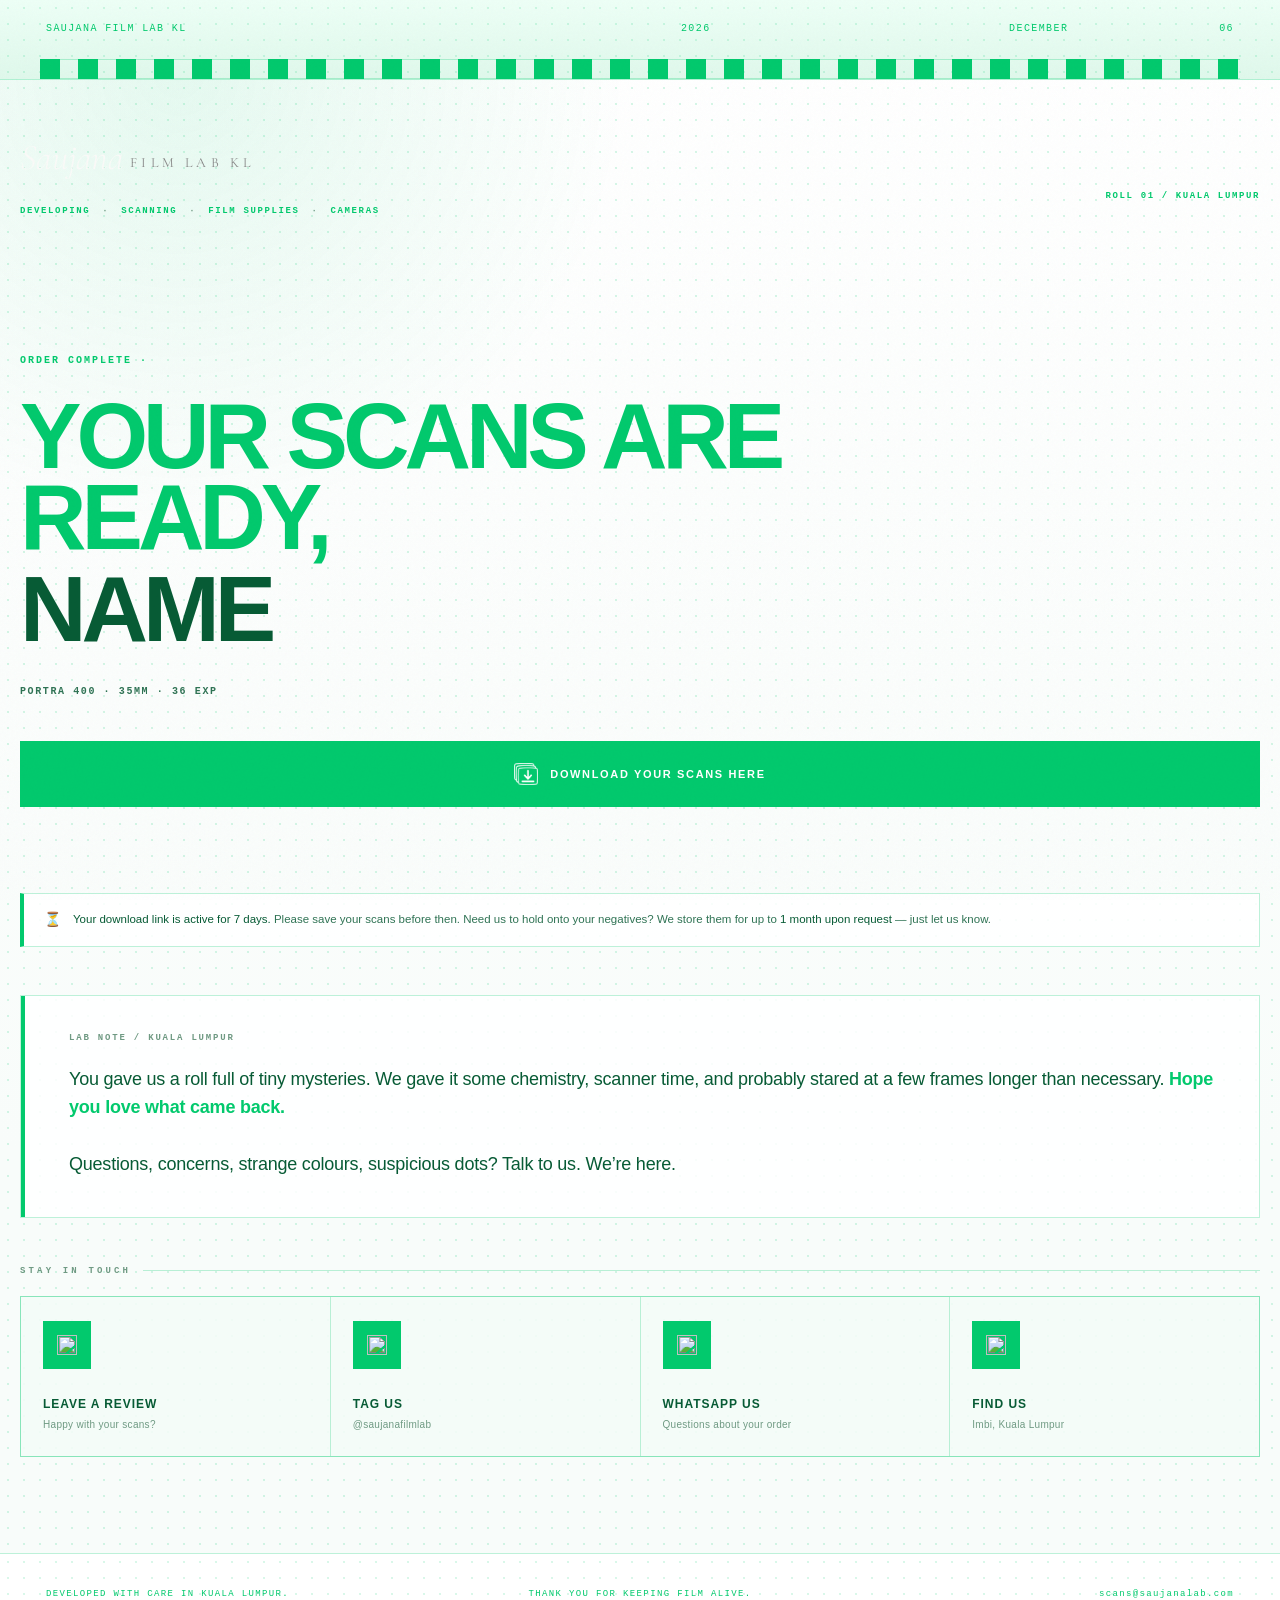
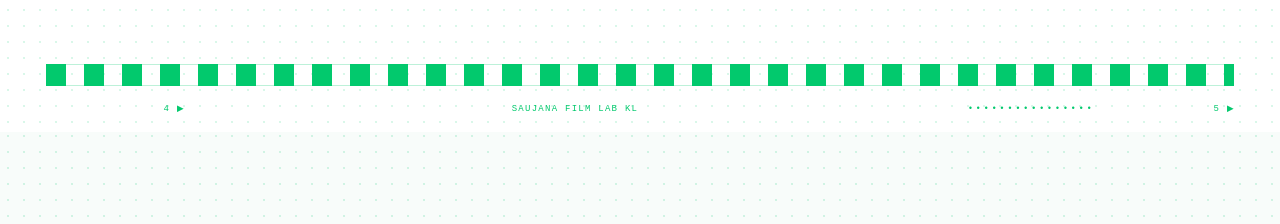
==== index.html @ 83bd16cc "Use the Saujana logo for share previews" ====
<!DOCTYPE html>
<html lang="en">
<head>
  <meta charset="UTF-8" />
  <meta name="viewport" content="width=device-width, initial-scale=1.0" />
  <title>Your Scans are Ready — Saujana Film Lab KL</title>
  <link href="https://fonts.googleapis.com/css2?family=Cormorant+Garamond:ital,wght@0,300;0,400;1,300;1,400&family=Montserrat:wght@300;400;500&display=swap" rel="stylesheet" />
  <!-- WhatsApp / Social Media Preview Tags -->
  <meta property="og:title" content="Your scans are done! 🎞️" />
  <meta property="og:description" content="Fresh from our scanner, delivered to you!" />
  <meta property="og:image" content="https://scans.saujanalab.com/saujana-share-preview.png" />
  <meta property="og:image:secure_url" content="https://scans.saujanalab.com/saujana-share-preview.png" />
  <meta property="og:image:type" content="image/png" />
  <meta property="og:image:width" content="500" />
  <meta property="og:image:height" content="500" />
  <meta property="og:type" content="website" />
  <meta property="og:url" content="https://scans.saujanalab.com/" />

  <meta name="twitter:card" content="summary" />
  <meta name="twitter:title" content="Your scans are done! 🎞️" />
  <meta name="twitter:description" content="Fresh from our scanner, delivered to you!" />
  <meta name="twitter:image" content="https://scans.saujanalab.com/saujana-share-preview.png" />
  <link rel="stylesheet" href="kl-delivery.css" />
  <script>
    (() => {
      const previewParams = new URLSearchParams(window.location.search);
      document.documentElement.dataset.deliveryTheme = 'bali';
      const requestedTheme = previewParams.get('negative');
      document.documentElement.dataset.negative =
        requestedTheme === 'colour' || requestedTheme === 'bw' ? requestedTheme : 'classic';
      if (previewParams.get('preview') === '1') {
        document.documentElement.dataset.themePreview = 'true';
      }
    })();
  </script>

  <style>
    *, *::before, *::after { box-sizing: border-box; margin: 0; padding: 0; }

    :root {
      --black: #0a0a0a;
      --off-black: #111111;
      --dark: #1a1a1a;
      --mid: #2e2e2e;
      --dim: #555;
      --muted: #888;
      --light: #c8c8c8;
      --off-white: #eeece8;
      --white: #fafaf8;
      --grain-opacity: 0.045;
    }

    html { scroll-behavior: smooth; }

    body {
      background-color: var(--black);
      color: var(--off-white);
      font-family: 'Montserrat', sans-serif;
      font-weight: 300;
      min-height: 100vh;
      overflow-x: hidden;
      cursor: default;
    }

    /* grain overlay */
    body::before {
      content: '';
      position: fixed;
      inset: 0;
      background-image: url("data:image/svg+xml,%3Csvg viewBox='0 0 512 512' xmlns='http://www.w3.org/2000/svg'%3E%3Cfilter id='noise'%3E%3CfeTurbulence type='fractalNoise' baseFrequency='0.75' numOctaves='4' stitchTiles='stitch'/%3E%3C/filter%3E%3Crect width='100%25' height='100%25' filter='url(%23noise)' opacity='1'/%3E%3C/svg%3E");
      opacity: var(--grain-opacity);
      pointer-events: none;
      z-index: 100;
    }

    /* sprocket strip top */
    .sprocket-strip {
      width: 100%;
      height: 36px;
      background: var(--off-black);
      border-bottom: 1px solid #222;
      display: flex;
      align-items: center;
      padding: 0 24px;
      gap: 0;
      overflow: hidden;
      position: relative;
    }
    .sprocket-strip::after {
      content: '';
      position: absolute;
      bottom: 0;
      left: 0;
      right: 0;
      height: 1px;
      background: linear-gradient(90deg, transparent, #333 20%, #333 80%, transparent);
    }
    .sprocket-hole {
      width: 18px;
      height: 22px;
      border: 1.5px solid #333;
      border-radius: 3px;
      margin-right: 28px;
      flex-shrink: 0;
      opacity: 0.6;
    }
    .frame-counter {
      position: absolute;
      right: 24px;
      font-size: 9px;
      letter-spacing: 0.2em;
      color: var(--dim);
      font-family: 'Montserrat', monospace;
    }

    /* main layout */
    .page {
      max-width: 680px;
      margin: 0 auto;
      padding: 0 32px 80px;
    }

    /* header */
    .header {
      padding: 64px 0 48px;
      text-align: center;
      opacity: 0;
      animation: fadeUp 1s ease 0.1s forwards;
    }

    .logo-wrap {
      display: inline-block;
      margin-bottom: 32px;
    }

    .logo-wrap img {
      width: 220px;
      opacity: 0.95;

    }

    .tagline {
      font-size: 10px;
      letter-spacing: 0.35em;
      color: var(--muted);
      text-transform: uppercase;
      margin-top: 4px;
    }

    /* divider */
    .divider {
      display: flex;
      align-items: center;
      gap: 16px;
      margin: 40px 0;
      opacity: 0;
      animation: fadeUp 1s ease 0.3s forwards;
    }
    .divider-line {
      flex: 1;
      height: 1px;
      background: linear-gradient(90deg, transparent, #2e2e2e);
    }
    .divider-line:last-child {
      background: linear-gradient(90deg, #2e2e2e, transparent);
    }
    .divider-icon {
      font-size: 16px;
      color: var(--dim);
      letter-spacing: 0.1em;
    }

    /* ready card */
    .ready-card {
      text-align: center;
      padding: 52px 40px;
      background: var(--off-black);
      border: 1px solid #222;
      border-radius: 2px;
      position: relative;
      overflow: hidden;
      opacity: 0;
      animation: fadeUp 1s ease 0.4s forwards;
    }
    .ready-card::before {
      content: '';
      position: absolute;
      top: 0; left: 0; right: 0;
      height: 1px;
      background: linear-gradient(90deg, transparent, #444, transparent);
    }

    .ready-eyebrow {
      font-size: 9px;
      letter-spacing: 0.4em;
      text-transform: uppercase;
      color: var(--muted);
      margin-bottom: 20px;
    }

    .ready-headline {
      font-family: 'Cormorant Garamond', serif;
      font-size: clamp(32px, 6vw, 48px);
      font-weight: 300;
      font-style: italic;
      color: var(--white);
      line-height: 1.15;
      margin-bottom: 8px;
      letter-spacing: -0.01em;
    }

    .ready-name {
      font-family: 'Cormorant Garamond', serif;
      font-size: clamp(32px, 6vw, 48px);
      font-weight: 400;
      color: var(--white);
      line-height: 1.15;
    }

    .ready-sub {
      margin-top: 20px;
      font-size: 11px;
      letter-spacing: 0.15em;
      color: var(--muted);
    }

    /* download button */
    .download-wrap {
      margin-top: 36px;
      display: flex;
      justify-content: center;
    }

    .btn-download {
      display: inline-flex;
      align-items: center;
      gap: 12px;
      padding: 16px 40px;
      background: var(--off-white);
      color: var(--black);
      text-decoration: none;
      font-size: 11px;
      font-weight: 500;
      letter-spacing: 0.25em;
      text-transform: uppercase;
      border-radius: 1px;
      transition: all 0.3s ease;
      position: relative;
      overflow: hidden;
    }
    .btn-download::before {
      content: '';
      position: absolute;
      inset: 0;
      background: var(--white);
      transform: scaleX(0);
      transform-origin: left;
      transition: transform 0.3s ease;
    }
    .btn-download:hover::before { transform: scaleX(1); }
    .btn-download span, .btn-download svg { position: relative; z-index: 1; }
    .btn-download:hover { letter-spacing: 0.3em; }

    /* notice */
    .notice {
      margin-top: 24px;
      display: flex;
      align-items: flex-start;
      gap: 12px;
      background: #161616;
      border: 1px solid #222;
      border-left: 2px solid #444;
      padding: 16px 20px;
      border-radius: 1px;
      text-align: left;
      opacity: 0;
      animation: fadeUp 1s ease 0.55s forwards;
    }
    .notice-icon { font-size: 14px; margin-top: 1px; flex-shrink: 0; }
    .notice p {
      font-size: 11.5px;
      line-height: 1.7;
      color: var(--light);
    }
    .notice p strong {
      color: var(--off-white);
      font-weight: 500;
    }

    /* info section */
    .info-section {
      margin-top: 48px;
      opacity: 0;
      animation: fadeUp 1s ease 0.65s forwards;
    }

    .info-label {
      font-size: 9px;
      letter-spacing: 0.35em;
      text-transform: uppercase;
      color: var(--dim);
      margin-bottom: 20px;
      display: flex;
      align-items: center;
      gap: 12px;
    }
    .info-label::after {
      content: '';
      flex: 1;
      height: 1px;
      background: #222;
    }

    .message-block {
      background: var(--off-black);
      border: 1px solid #1e1e1e;
      padding: 32px 36px;
      border-radius: 1px;
      font-family: 'Cormorant Garamond', serif;
      font-size: 18px;
      font-weight: 300;
      line-height: 1.8;
      color: var(--light);
      font-style: italic;
    }
    .message-block strong {
      font-style: normal;
      font-weight: 400;
      color: var(--off-white);
    }

    /* actions */
    .actions {
      margin-top: 48px;
      opacity: 0;
      animation: fadeUp 1s ease 0.75s forwards;
    }

    .action-grid {
      display: grid;
      grid-template-columns: 1fr 1fr;
      gap: 12px;
    }

    .action-card {
      display: flex;
      align-items: center;
      gap: 14px;
      padding: 20px 22px;
      background: var(--off-black);
      border: 1px solid #1e1e1e;
      border-radius: 1px;
      text-decoration: none;
      color: var(--light);
      transition: all 0.25s ease;
      position: relative;
      overflow: hidden;
    }
    .action-card::before {
      content: '';
      position: absolute;
      inset: 0;
      background: #1a1a1a;
      transform: scaleY(0);
      transform-origin: bottom;
      transition: transform 0.25s ease;
    }
    .action-card:hover::before { transform: scaleY(1); }
    .action-card:hover { border-color: #333; color: var(--off-white); }
    .action-card > * { position: relative; z-index: 1; }

    .action-icon {
      width: 36px;
      height: 36px;
      background: #222;
      border-radius: 50%;
      display: flex;
      align-items: center;
      justify-content: center;
      font-size: 15px;
      flex-shrink: 0;
      transition: background 0.25s ease;
    }
    .action-card:hover .action-icon { background: #2e2e2e; }

    .action-text { }
    .action-title {
      font-size: 11px;
      font-weight: 500;
      letter-spacing: 0.1em;
      text-transform: uppercase;
      color: var(--off-white);
      margin-bottom: 3px;
    }
    .action-sub {
      font-size: 10.5px;
      color: var(--muted);
      letter-spacing: 0.03em;
    }

    /* footer */
    .footer {
      margin-top: 72px;
      text-align: center;
      opacity: 0;
      animation: fadeUp 1s ease 0.85s forwards;
    }

    .footer-logo {
      width: 80px;
      opacity: 0.2;
      margin-bottom: 16px;
    }

    .footer-text {
      font-size: 10px;
      letter-spacing: 0.2em;
      color: var(--dim);
      line-height: 2;
      text-transform: uppercase;
    }

    /* sprocket strip bottom */
    .sprocket-strip-bottom {
      margin-top: 56px;
    }

    /* animations */
    @keyframes fadeUp {
      from { opacity: 0; transform: translateY(18px); }
      to   { opacity: 1; transform: translateY(0); }
    }

    /* mobile */
    @media (max-width: 520px) {
      .page { padding: 0 20px 64px; }
      .ready-card { padding: 40px 24px; }
      .message-block { padding: 24px; font-size: 16px; }
      .action-grid { grid-template-columns: 1fr; }
    }

    /* Bali-derived delivery refinements */
    .page { max-width: 1040px; }
    .logo-wrap img {
      display: block;
      width: 260px;
      height: auto;
      max-height: none;
      object-fit: contain;
    }
    .ready-card { padding: 58px 52px; }
    .btn-download {
      width: 100%; justify-content: center; gap: 12px;
      background: #d19a2a; color: #0a0a0a;
      box-shadow: 0 8px 22px rgba(0,0,0,.22), inset 0 1px rgba(255,255,255,.24);
    }
    .btn-download::before { background: #e0aa3e; }
    .btn-download.is-disabled {
      opacity: .48;
      cursor: wait;
      pointer-events: none;
      box-shadow: none;
    }
    .button-image-icon { width: 24px; height: 24px; object-fit: contain; flex: 0 0 24px; position: relative; z-index: 1; }

  </style>
</head>
<body>
  <svg aria-hidden="true" focusable="false" width="0" height="0"
       style="position:absolute;width:0;height:0;overflow:hidden">
    <filter id="logo-colour-tint" color-interpolation-filters="sRGB">
      <feColorMatrix type="matrix" values="
        0 0 0 0 1
        0 0 0 0 0.392157
        0 0 0 0 0.145098
        0 0 0 1 0" />
    </filter>
    <filter id="logo-classic-tint" color-interpolation-filters="sRGB">
      <feColorMatrix type="matrix" values="
        0 0 0 0 0.007843
        0 0 0 0 0.788235
        0 0 0 0 0.427451
        0 0 0 1 0" />
    </filter>
    <filter id="logo-bali-classic-tint" color-interpolation-filters="sRGB">
      <feColorMatrix type="matrix" values="
        0 0 0 0 0.788235
        0 0 0 0 0.631373
        0 0 0 0 0.360784
        0 0 0 1 0" />
    </filter>
  </svg>
  <nav class="theme-preview-switch" aria-label="Delivery theme preview">
    <span>Delivery theme</span>
    <a href="?theme=bali&negative=classic&date=2026-07-31&order=0000065&name=Ivan%20Y.&film=Kodak%20Ultramax%20400%20%C3%97%206&link=%23&sheets=0">Saujana Green</a>
    <a href="?theme=bali&negative=colour&date=2026-07-31&order=0000065&name=Ivan%20Y.&film=Kodak%20Ultramax%20400%20%C3%97%206&link=%23&sheets=0">Color Negative</a>
    <a href="?theme=bali&negative=bw&date=2026-07-31&order=0000065&name=Ivan%20Y.&film=Kentmere%20400%20%C3%97%206&link=%23&sheets=0">Classic</a>
  </nav>

  <!-- top film strip -->
  <div class="sprocket-strip sprocket-strip-top">
    <div class="bali-film-meta" aria-hidden="true">
      <span>SAUJANA FILM LAB KL</span>
      <span>36 <b>▶</b></span>
      <span class="bali-negative-label"></span>
      <span class="bali-process-label"></span>
    </div>
    <div class="sprocket-hole"></div>
    <div class="sprocket-hole"></div>
    <div class="sprocket-hole"></div>
    <div class="sprocket-hole"></div>
    <div class="sprocket-hole"></div>
    <div class="sprocket-hole"></div>
    <div class="sprocket-hole"></div>
    <div class="sprocket-hole"></div>
    <div class="sprocket-hole"></div>
    <div class="sprocket-hole"></div>
    <div class="sprocket-hole"></div>
    <div class="sprocket-hole"></div>
    <div class="sprocket-hole"></div>
    <span class="frame-counter">SAUJANA · KUALA LUMPUR</span>
  </div>

  <div class="page">

    <!-- header -->
    <div class="header">
      <div class="bali-header-meta" aria-hidden="true">
        <span>ROLL 01 / KUALA LUMPUR</span>
      </div>
      <div class="logo-wrap">
        <img src="saujana-logo.png" alt="Saujana Film Lab Kuala Lumpur"
          onerror="this.style.display='none'; this.nextElementSibling.style.display='block';" />
        <!-- fallback text logo -->
        <div style="display:none; font-family:'Cormorant Garamond',serif; font-size:36px; font-style:italic; font-weight:300; color:var(--white); letter-spacing:-0.02em;">
          Saujana <span style="font-style:normal; font-size:14px; letter-spacing:0.3em; font-weight:400; vertical-align:middle; color:var(--muted);">FILM LAB KL</span>
        </div>
      </div>
      <p class="bali-header-services">DEVELOPING <span>·</span> SCANNING <span>·</span> FILM SUPPLIES <span>·</span> CAMERAS</p>
    </div>

    <!-- ready card -->
    <div class="ready-card">
      <p class="ready-eyebrow">Order complete · <span id="order-display"></span></p>
      <h1 class="ready-headline">Your scans are ready,</h1>
      <p class="ready-name"><!-- CUSTOMER NAME -->Name<!-- /CUSTOMER NAME --></p>
      <p class="ready-sub"><!-- FILM INFO -->Portra 400 · 35mm · 36 exp<!-- /FILM INFO --></p>

      <div class="download-wrap">
        <a href="#" class="btn-download" target="_blank" rel="noopener" id="download-btn">
          <img class="button-image-icon" src="icon-full-download.png" alt="" aria-hidden="true" />
          <span>Download Your Scans Here</span>
        </a>
      </div>
    </div>

    <!-- notice -->
    <div class="notice">
      <span class="notice-icon">⏳</span>
      <p>
        <strong>Your download link is active for 7 days.</strong> Please save your scans before then.
        Need us to hold onto your negatives? We store them for up to <strong>1 month upon request</strong> — just let us know.
      </p>
    </div>

    <!-- personal note -->
    <div class="info-section">
      <div class="message-block">
        <p class="lab-note-label">LAB NOTE / KUALA LUMPUR</p>
        <span id="order-notes-display"></span>
        You gave us a roll full of tiny mysteries. We gave it some chemistry, scanner time, and probably stared at a few frames longer than necessary. <strong>Hope you love what came back.</strong>
        <br><br>
        Questions, concerns, strange colours, suspicious dots? Talk to us. We’re here.
      </div>
    </div>

    <!-- actions -->
    <div class="actions">
      <p class="info-label">Stay in touch</p>
      <div class="action-grid">
        <a href="https://g.page/r/CQ26Yz_3ODHOEBM/review" target="_blank" rel="noopener" class="action-card">
          <div class="action-icon">
            <span class="legacy-action-icon">⭐</span>
            <img class="theme-action-icon" src="https://api.iconify.design/simple-icons:google.svg?color=%23000000" alt="" aria-hidden="true" />
          </div>
          <div class="action-text">
            <p class="action-title">Leave a Review</p>
            <p class="action-sub">Happy with your scans?</p>
          </div>
        </a>
        <a href="https://www.instagram.com/saujanafilmlab" target="_blank" rel="noopener" class="action-card">
          <div class="action-icon">
            <span class="legacy-action-icon">📷</span>
            <img class="theme-action-icon" src="https://api.iconify.design/simple-icons:instagram.svg?color=%23000000" alt="" aria-hidden="true" />
          </div>
          <div class="action-text">
            <p class="action-title">Tag Us</p>
            <p class="action-sub">@saujanafilmlab</p>
          </div>
        </a>
        <a href="https://wa.me/601159348334" target="_blank" rel="noopener" class="action-card">
          <div class="action-icon">
            <span class="legacy-action-icon">💬</span>
            <img class="theme-action-icon" src="https://api.iconify.design/simple-icons:whatsapp.svg?color=%23000000" alt="" aria-hidden="true" />
          </div>
          <div class="action-text">
            <p class="action-title">WhatsApp Us</p>
            <p class="action-sub">Questions about your order</p>
          </div>
        </a>
        <a href="https://maps.app.goo.gl/UV6F17TZtRTTgCM9A" target="_blank" rel="noopener" class="action-card">
          <div class="action-icon">
            <span class="legacy-action-icon">📍</span>
            <img class="theme-action-icon" src="https://api.iconify.design/simple-icons:googlemaps.svg?color=%23000000" alt="" aria-hidden="true" />
          </div>
          <div class="action-text">
            <p class="action-title">Find Us</p>
            <p class="action-sub">Imbi, Kuala Lumpur</p>
          </div>
        </a>
      </div>
    </div>

    <!-- footer -->
    <div class="footer">
      <p class="footer-text">
        Saujana Film Lab · Kuala Lumpur, Malaysia<br>
        Develop · Scan · Film Supply · Cameras<br><br>
        <a href="https://maps.app.goo.gl/UV6F17TZtRTTgCM9A" target="_blank" rel="noopener" style="color:var(--dim); text-decoration:none; letter-spacing:0.15em; font-size:9px;">
          16, Lorong 1/77a, Imbi, 2nd Floor, 55100 Kuala Lumpur
        </a>
      </p>
      <div class="bali-footer-compact">
        <div class="bali-footer-signoff">
          <span>DEVELOPED WITH CARE IN KUALA LUMPUR.</span>
          <span class="bali-footer-thanks">THANK YOU FOR KEEPING FILM ALIVE.</span>
          <a href="mailto:scans@saujanalab.com">scans@saujanalab.com</a>
        </div>
        <div class="bali-footer-perforation" aria-hidden="true"></div>
        <div class="bali-footer-film-meta" aria-hidden="true">
          <span>4 <b>▶</b></span>
          <span>SAUJANA FILM LAB KL</span>
          <span class="bali-footer-dots">••••••••••••••••</span>
          <span>5 <b>▶</b></span>
        </div>
      </div>
      <div class="bali-site-footer">
        <section class="bali-footer-panel">
          <p class="bali-footer-index">01 / LOCATION</p>
          <h2>COME SAY HI.</h2>
          <p>16, Lorong 1/77a, Imbi, 2nd Floor<br>55100 Kuala Lumpur</p>
          <a href="https://maps.app.goo.gl/UV6F17TZtRTTgCM9A" target="_blank" rel="noopener">OPEN IN MAPS ↗</a>
        </section>
        <section class="bali-footer-panel">
          <p class="bali-footer-index">02 / HOURS</p>
          <h2>ROLL IN.</h2>
          <dl>
            <div><dt>MONDAY—SATURDAY</dt><dd>11:00—20:00</dd></div>
            <div><dt>FRIDAY</dt><dd>CLOSED</dd></div>
          </dl>
        </section>
        <section class="bali-footer-panel">
          <p class="bali-footer-index">03 / SERVICES</p>
          <h2>FILM IN.<br>FILES OUT.</h2>
          <ul>
            <li><span>DEVELOPING</span><span>C-41 / B&amp;W</span></li>
            <li><span>SCANNING</span><span>35MM / 120</span></li>
            <li><span>FILM SUPPLIES</span><span>IN STORE</span></li>
          </ul>
        </section>
        <section class="bali-footer-panel">
          <p class="bali-footer-index">04 / CONTACT</p>
          <h2>STAY IN<br>THE LOOP.</h2>
          <ul>
            <li><span>WHATSAPP</span><a href="https://wa.me/601159348334" target="_blank" rel="noopener">+60 11-5934 8334 ↗</a></li>
            <li><span>INSTAGRAM</span><a href="https://www.instagram.com/saujanafilmlab" target="_blank" rel="noopener">@SAUJANAFILMLAB ↗</a></li>
            <li><span>WEBSITE</span><a href="https://saujanalab.com/" target="_blank" rel="noopener">SAUJANALAB.COM ↗</a></li>
          </ul>
        </section>
      </div>
    </div>

    <!-- bottom film strip -->
    <div class="sprocket-strip sprocket-strip-bottom">
      <div class="sprocket-hole"></div>
      <div class="sprocket-hole"></div>
      <div class="sprocket-hole"></div>
      <div class="sprocket-hole"></div>
      <div class="sprocket-hole"></div>
      <div class="sprocket-hole"></div>
      <div class="sprocket-hole"></div>
      <div class="sprocket-hole"></div>
      <div class="sprocket-hole"></div>
      <div class="sprocket-hole"></div>
      <div class="sprocket-hole"></div>
      <div class="sprocket-hole"></div>
      <div class="sprocket-hole"></div>
    </div>

  </div>


    <script>
    const SHEETS_API = "https://script.google.com/macros/s/AKfycbxEw_UH2VX2nDF--Ic8O33DBPRipp6fB46BH5Gb1xYSrP5WpAdOSi1X1p4OuD-GV55H/exec";
    (function(){
      const params = new URLSearchParams(location.search);
      const order = String(params.get('order') || '').trim();
      const name = params.get('name');
      const film = params.get('film');
      const link = params.get('link');
      const notesFromUrl = params.get('notes');
      const deliveryDate = params.get('date');
      const downloadButton = document.getElementById('download-btn');

      function showDeliveryDate(value){
        let date = value ? new Date(value) : new Date();
        if (Number.isNaN(date.getTime())) date = new Date();
        const cells = document.querySelectorAll('.bali-film-meta > span');
        if (cells.length >= 4) {
          cells[1].textContent = String(date.getFullYear());
          cells[2].textContent = date.toLocaleString('en-US',{month:'long'}).toUpperCase();
          cells[3].textContent = String(date.getDate()).padStart(2,'0');
        }
      }
      function showNotes(notes){
        if (!notes) return;
        const host = document.getElementById('order-notes-display');
        if (!host) return;
        const note = document.createElement('span');
        note.style.cssText = 'display:block;padding:12px 16px;margin-bottom:16px;background:#161616;border-left:2px solid #444;border-radius:1px;font-style:normal;font-size:14px;color:var(--off-white);line-height:1.7;';
        const label = document.createElement('strong');
        label.textContent = 'Order Note: ';
        note.append('📋 ', label, String(notes));
        host.replaceChildren(note);
      }
      function applyOrder(data){
        const displayName = data.deliveryName || data.customerName || name;
        if (displayName) document.querySelector('.ready-name').textContent = displayName;
        if (data.film && !film) document.querySelector('.ready-sub').textContent = data.film;
        if (data.driveLink) downloadButton.href = data.driveLink;
        if (data.notes && !notesFromUrl) showNotes(data.notes);
        if (data.deliveryDate) showDeliveryDate(data.deliveryDate);
        if (data.deliveryTheme) document.body.dataset.theme = data.deliveryTheme;
      }

      showDeliveryDate(deliveryDate);
      if (order) document.getElementById('order-display').textContent = order;
      if (name) document.querySelector('.ready-name').textContent = name;
      if (film) document.querySelector('.ready-sub').textContent = film;
      if (link) downloadButton.href = link;
      if (notesFromUrl) showNotes(notesFromUrl);

      if (order) fetch(`${SHEETS_API}?action=getOrder&order=${encodeURIComponent(order)}&_=${Date.now()}`,{cache:'no-store'})
        .then(response => response.json()).then(data => { if (data && !data.error) applyOrder(data); }).catch(() => {});
    })();
  </script>

</body>
</html>
---- kl-delivery.css ----
/*
  Saujana KL delivery presentation, derived from the Bali delivery system.
  It is enabled through ?theme=bali so existing Bali-compatible links and
  Saujana Green/Color Negative/Classic palettes retain the same behavior.
*/

.theme-preview-switch { display: none; }
.theme-action-icon { display: none; }

/* Preview-only site chrome stays out of the existing production theme. */
.bali-header-meta,
.bali-header-services,
.bali-film-meta,
.bali-footer-compact,
.bali-site-footer {
  display: none;
}

html[data-delivery-theme="bali"] {
  --bali-ink: #100704;
  --bali-surface: #180b06;
  --bali-surface-raised: #201009;
  --bali-line: rgba(242, 100, 37, .24);
  --bali-accent: #ff6425;
  --bali-accent-soft: #d55524;
  --bali-paper: #f3c3a2;
  --bali-copy: #c49b82;
  --bali-muted: #8b6552;
  --bali-grain: .075;
  background: var(--bali-ink);
}

html[data-delivery-theme="bali"][data-negative="bw"] {
  --bali-ink: #0a0b0c;
  --bali-surface: #111315;
  --bali-surface-raised: #181b1e;
  --bali-line: rgba(199, 159, 84, .21);
  --bali-accent: #c9a15c;
  --bali-accent-soft: #987846;
  --bali-paper: #ece7db;
  --bali-copy: #bab5aa;
  --bali-muted: #716e68;
  --bali-grain: .04;
}

html[data-delivery-theme="bali"][data-negative="classic"] {
  --bali-ink: #fff;
  --bali-surface: #fff;
  --bali-surface-raised: #f1faf5;
  --bali-line: rgba(2, 201, 109, .26);
  --bali-accent: #02c96d;
  --bali-accent-soft: #00a95b;
  --bali-paper: #075b35;
  --bali-copy: #2f7354;
  --bali-muted: #6f9a83;
  --bali-grain: .025;
}

html[data-delivery-theme="bali"] body {
  background:
    radial-gradient(circle, color-mix(in srgb, var(--bali-accent) 14%, transparent) 0 1px, transparent 1.2px) 0 0 / 16px 16px,
    radial-gradient(circle at 14% 4%, rgba(111, 41, 15, .16), transparent 28rem),
    linear-gradient(180deg, var(--bali-surface) 0, var(--bali-ink) 72rem);
  color: var(--bali-paper);
  font-family: "Helvetica Neue", Helvetica, Arial, sans-serif;
  font-weight: 400;
}

html[data-delivery-theme="bali"] body::before {
  opacity: var(--bali-grain);
  mix-blend-mode: screen;
}

html[data-delivery-theme="bali"][data-negative="classic"] body {
  background:
    radial-gradient(circle, rgba(2, 201, 109, .16) 0 1px, transparent 1.2px) 0 0 / 16px 16px,
    radial-gradient(circle at 14% 4%, rgba(2, 201, 109, .1), transparent 28rem),
    linear-gradient(180deg, #fff 0, #f8fcfa 72rem);
}

html[data-delivery-theme="bali"][data-negative="classic"] body::before {
  mix-blend-mode: multiply;
}

html[data-delivery-theme="bali"][data-theme-preview="true"] .theme-preview-switch {
  position: fixed;
  z-index: 500;
  top: auto;
  right: 24px;
  bottom: 24px;
  display: flex;
  align-items: center;
  gap: 4px;
  padding: 5px;
  background: rgba(10, 5, 3, .82);
  border: 1px solid var(--bali-line);
  backdrop-filter: blur(12px);
}

html[data-delivery-theme="bali"] .theme-preview-switch span {
  padding: 0 10px 0 8px;
  color: var(--bali-muted);
  font: 600 8px/1 "Helvetica Neue", Helvetica, Arial, sans-serif;
  letter-spacing: .17em;
  text-transform: uppercase;
}

html[data-delivery-theme="bali"] .theme-preview-switch a {
  padding: 8px 10px;
  color: var(--bali-paper);
  border: 1px solid transparent;
  font: 700 8px/1 "Helvetica Neue", Helvetica, Arial, sans-serif;
  letter-spacing: .12em;
  text-decoration: none;
  text-transform: uppercase;
}

html[data-delivery-theme="bali"][data-negative="classic"] .theme-preview-switch a:first-of-type,
html[data-delivery-theme="bali"][data-negative="colour"] .theme-preview-switch a:nth-of-type(2),
html[data-delivery-theme="bali"][data-negative="bw"] .theme-preview-switch a:nth-of-type(3) {
  color: var(--bali-ink);
  background: var(--bali-accent);
}

html[data-delivery-theme="bali"] .sprocket-strip {
  height: 48px;
  padding: 0 50px;
  background:
    linear-gradient(180deg, rgba(68, 27, 12, .92), rgba(43, 18, 9, .94)),
    var(--bali-surface);
  border-color: rgba(255, 100, 37, .17);
}

html[data-delivery-theme="bali"][data-negative="bw"] .sprocket-strip {
  background: linear-gradient(180deg, #222427, #151719);
}

html[data-delivery-theme="bali"][data-negative="classic"] .sprocket-strip {
  background: linear-gradient(180deg, #edfff6, #dff8eb);
  border-color: var(--bali-line);
}

html[data-delivery-theme="bali"][data-negative="classic"] .sprocket-hole {
  background: var(--bali-accent);
  opacity: .9;
}

html[data-delivery-theme="bali"] .sprocket-hole {
  width: 22px;
  height: 14px;
  margin-right: 16px;
  border: 0;
  border-radius: 0;
  background: rgba(5, 2, 1, .72);
  opacity: .84;
}

html[data-delivery-theme="bali"] .frame-counter {
  right: 50px;
  color: var(--bali-copy);
  font-family: "Courier New", monospace;
  font-weight: 700;
  letter-spacing: .18em;
}

html[data-delivery-theme="bali"] .frame-counter::before {
  content: "COLOR NEGATIVE  ·  36 ▶  ·  ";
}

html[data-delivery-theme="bali"][data-negative="bw"] .frame-counter::before {
  content: "SAUJANA CLASSIC  ·  FRAME 36  ·  ";
}

html[data-delivery-theme="bali"][data-negative="classic"] .frame-counter::before {
  content: "SAUJANA GREEN  ·  FRAME 36  ·  ";
}

/* Website-style film metadata rail used by the Bali preview header. */
html[data-delivery-theme="bali"] .sprocket-strip-top {
  height: 80px;
  padding: 0;
}

html[data-delivery-theme="bali"] .sprocket-strip-top .sprocket-hole,
html[data-delivery-theme="bali"] .sprocket-strip-top .frame-counter {
  display: none;
}

html[data-delivery-theme="bali"] .sprocket-strip-top::before {
  content: "";
  position: absolute;
  inset: 0;
  background:
    radial-gradient(circle, color-mix(in srgb, var(--bali-accent) 15%, transparent) 0 1px, transparent 1.2px) 0 0 / 16px 16px;
  pointer-events: none;
}

html[data-delivery-theme="bali"] .sprocket-strip-top::after {
  content: "";
  position: absolute;
  right: 40px;
  bottom: 0;
  left: 40px;
  height: 20px;
  background:
    repeating-linear-gradient(
      90deg,
      rgba(5, 2, 1, .76) 0 20px,
      transparent 20px 38px
    );
  border-top: 1px solid var(--bali-line);
  border-bottom: 1px solid var(--bali-line);
}

html[data-delivery-theme="bali"] .bali-film-meta {
  display: grid;
  position: absolute;
  z-index: 1;
  top: 0;
  right: 46px;
  left: 46px;
  height: 58px;
  grid-template-columns: 1.35fr .9fr 1fr auto;
  align-items: center;
  color: var(--bali-accent);
  font: 400 10px/1 "Courier New", monospace;
  letter-spacing: .14em;
}

html[data-delivery-theme="bali"] .bali-film-meta span:nth-child(2),
html[data-delivery-theme="bali"] .bali-film-meta span:nth-child(3) {
  justify-self: center;
}

html[data-delivery-theme="bali"] .bali-film-meta b {
  font-size: 9px;
}

html[data-delivery-theme="bali"] .bali-negative-label::before {
  content: "COLOR NEGATIVE";
}

html[data-delivery-theme="bali"] .bali-process-label::before {
  content: "C-41";
}

html[data-delivery-theme="bali"][data-negative="bw"] .bali-negative-label::before {
  content: "BLACK & WHITE";
}

html[data-delivery-theme="bali"][data-negative="bw"] .bali-process-label::before {
  content: "B&W";
}

html[data-delivery-theme="bali"][data-negative="classic"] .bali-negative-label::before {
  content: "GRAIN BRAIN";
}

html[data-delivery-theme="bali"] .bali-negative-label::before,
html[data-delivery-theme="bali"] .bali-process-label::before {
  content: none !important;
}

html[data-delivery-theme="bali"] .page {
  max-width: 1280px;
  padding: 0 20px 92px;
}

html[data-delivery-theme="bali"] .header {
  display: block;
  position: relative;
  min-height: 350px;
  padding: 70px 0 54px;
  text-align: left;
}

html[data-delivery-theme="bali"] .bali-header-meta {
  display: block;
  position: absolute;
  top: 112px;
  right: 0;
  color: var(--bali-accent);
  font: 700 9px/1 "Courier New", monospace;
  letter-spacing: .18em;
}

html[data-delivery-theme="bali"] .logo-wrap {
  margin: 0;
}

html[data-delivery-theme="bali"] .logo-wrap img {
  width: 326px;
  filter: url("#logo-colour-tint");
}

html[data-delivery-theme="bali"][data-negative="bw"] .logo-wrap img {
  filter: url("#logo-bali-classic-tint");
}

html[data-delivery-theme="bali"][data-negative="classic"] .logo-wrap img {
  filter: url("#logo-classic-tint");
}

html[data-delivery-theme="bali"] .bali-header-services {
  display: block;
  position: absolute;
  bottom: 34px;
  left: 0;
  margin: 0;
  color: var(--bali-accent);
  font: 700 9px/1.4 "Courier New", monospace;
  letter-spacing: .18em;
}

html[data-delivery-theme="bali"] .bali-header-services span {
  padding: 0 .55em;
  color: var(--bali-muted);
}

html[data-delivery-theme="bali"][data-negative="classic"] .header {
  min-height: 255px;
  padding: 56px 0 36px;
}

html[data-delivery-theme="bali"][data-negative="classic"] .bali-header-services {
  position: static;
  margin-top: 26px;
}

html[data-delivery-theme="bali"] .ready-card {
  padding: 20px 0 62px;
  background: transparent;
  border: 0;
  border-radius: 0;
  text-align: left;
  box-shadow: none;
}

html[data-delivery-theme="bali"][data-negative="bw"] .ready-card {
  background: transparent;
}

html[data-delivery-theme="bali"][data-negative="classic"] .ready-card {
  background: transparent;
}

html[data-delivery-theme="bali"] .ready-card::before {
  display: none;
}

html[data-delivery-theme="bali"] .ready-eyebrow {
  margin-bottom: 30px;
  color: var(--bali-accent);
  font-family: "Courier New", monospace;
  font-size: 10px;
  font-weight: 700;
  letter-spacing: .2em;
}

html[data-delivery-theme="bali"] .ready-headline,
html[data-delivery-theme="bali"] .ready-name {
  max-width: 900px;
  color: var(--bali-accent);
  font-family: "Helvetica Neue", Helvetica, Arial, sans-serif;
  font-size: clamp(48px, 7.2vw, 94px);
  font-style: normal;
  font-weight: 700;
  letter-spacing: -.055em;
  line-height: .88;
  text-transform: uppercase;
}

html[data-delivery-theme="bali"] .ready-headline {
  color: var(--bali-accent);
  margin-bottom: 11px;
}

html[data-delivery-theme="bali"] .ready-name {
  color: var(--bali-paper);
}

html[data-delivery-theme="bali"] .ready-sub {
  margin-top: 34px;
  color: var(--bali-copy);
  font: 700 10px/1.5 "Courier New", monospace;
  letter-spacing: .16em;
  text-transform: uppercase;
}

html[data-delivery-theme="bali"] .download-wrap {
  margin-top: 42px;
}

html[data-delivery-theme="bali"] .btn-download {
  min-height: 66px;
  background: var(--bali-accent);
  color: var(--bali-ink);
  border: 1px solid var(--bali-accent);
  border-radius: 0;
  box-shadow: none;
  font-family: "Helvetica Neue", Helvetica, Arial, sans-serif;
  font-size: 11px;
  font-weight: 800;
  letter-spacing: .15em;
}

html[data-delivery-theme="bali"] .btn-download::before {
  background: var(--bali-paper);
}

html[data-delivery-theme="bali"] .notice,
html[data-delivery-theme="bali"] .message-block,
html[data-delivery-theme="bali"] .action-card {
  background: rgba(20, 10, 5, .64);
  border-color: var(--bali-line);
  border-radius: 0;
}

html[data-delivery-theme="bali"][data-negative="bw"] .notice,
html[data-delivery-theme="bali"][data-negative="bw"] .message-block,
html[data-delivery-theme="bali"][data-negative="bw"] .action-card {
  background: rgba(18, 20, 22, .8);
}

html[data-delivery-theme="bali"][data-negative="classic"] .notice,
html[data-delivery-theme="bali"][data-negative="classic"] .message-block,
html[data-delivery-theme="bali"][data-negative="classic"] .action-card {
  background: rgba(255, 255, 255, .84);
}

html[data-delivery-theme="bali"][data-negative="classic"] .btn-download::before {
  background: var(--bali-accent-soft);
}

html[data-delivery-theme="bali"][data-negative="classic"] .button-image-icon {
  filter: brightness(0) invert(1);
}

html[data-delivery-theme="bali"][data-negative="classic"] .sprocket-strip-top::after,
html[data-delivery-theme="bali"][data-negative="classic"] .bali-footer-perforation {
  background-image: repeating-linear-gradient(
    90deg,
    var(--bali-accent) 0 20px,
    transparent 20px 38px
  );
}

html[data-delivery-theme="bali"] .notice {
  border-left: 4px solid var(--bali-accent);
}

html[data-delivery-theme="bali"] .notice p,
html[data-delivery-theme="bali"] .message-block,
html[data-delivery-theme="bali"] .action-card {
  color: var(--bali-copy);
}

html[data-delivery-theme="bali"] .notice p strong {
  color: var(--bali-paper);
}

html[data-delivery-theme="bali"] .message-block {
  font-family: "Helvetica Neue", Helvetica, Arial, sans-serif;
  position: relative;
  padding: 38px 42px 38px 48px;
  color: var(--bali-paper);
  font-size: 18px;
  font-style: normal;
  font-weight: 500;
  letter-spacing: -.012em;
  line-height: 1.58;
  box-shadow: inset 4px 0 0 var(--bali-accent);
}

html[data-delivery-theme="bali"] .message-block strong {
  color: var(--bali-accent);
  font-weight: 800;
}

html[data-delivery-theme="bali"] .lab-note-label {
  display: block;
  margin-bottom: 22px;
  color: var(--bali-muted);
  font: 700 9px/1 "Courier New", monospace;
  letter-spacing: .2em;
  text-transform: uppercase;
}

html[data-delivery-theme="bali"] .info-label,
html[data-delivery-theme="bali"] .footer-text {
  color: var(--bali-muted);
  font-family: "Courier New", monospace;
  font-weight: 700;
}

html[data-delivery-theme="bali"] .info-label::after {
  background: var(--bali-line);
}

html[data-delivery-theme="bali"] .action-title {
  color: var(--bali-paper);
  font-family: "Helvetica Neue", Helvetica, Arial, sans-serif;
  font-weight: 800;
}

html[data-delivery-theme="bali"] .action-icon {
  width: 48px;
  height: 48px;
  color: var(--bali-ink);
  background: var(--bali-accent);
  border-radius: 0;
}

html[data-delivery-theme="bali"] .legacy-action-icon {
  display: none;
}

html[data-delivery-theme="bali"] .theme-action-icon {
  display: block;
  width: 20px;
  height: 20px;
}

html[data-delivery-theme="bali"] .action-grid {
  grid-template-columns: repeat(4, 1fr);
  gap: 1px;
  overflow: hidden;
  border: 1px solid var(--bali-line);
  background: var(--bali-line);
}

html[data-delivery-theme="bali"] .action-card {
  min-height: 150px;
  padding: 24px 22px;
  align-items: flex-start;
  flex-direction: column;
  justify-content: space-between;
  gap: 28px;
  border: 0;
}

html[data-delivery-theme="bali"] .action-card::before {
  background: var(--bali-accent);
}

html[data-delivery-theme="bali"] .action-card:hover {
  color: var(--bali-ink);
}

html[data-delivery-theme="bali"] .action-card:hover .action-icon {
  background: var(--bali-paper);
}

html[data-delivery-theme="bali"][data-negative="classic"] .action-card:hover .theme-action-icon {
  filter: brightness(0) invert(1);
}

html[data-delivery-theme="bali"] .action-card:hover .action-title,
html[data-delivery-theme="bali"] .action-card:hover .action-sub {
  color: var(--bali-ink);
}

html[data-delivery-theme="bali"] .action-title {
  margin-bottom: 7px;
  font-size: 12px;
  letter-spacing: .08em;
}

html[data-delivery-theme="bali"] .action-sub {
  color: var(--bali-muted);
  font-size: 10px;
  line-height: 1.45;
}

html[data-delivery-theme="bali"] .footer {
  padding-top: 0;
  border-top: 0;
}

html[data-delivery-theme="bali"] .footer-text {
  display: none;
}

html[data-delivery-theme="bali"] .bali-site-footer {
  display: none;
  grid-template-columns: 1fr 1fr;
  margin-top: 96px;
  border-top: 1px solid var(--bali-line);
  border-left: 1px solid var(--bali-line);
}

html[data-delivery-theme="bali"] .bali-footer-compact {
  display: block;
  width: auto;
  margin-top: 96px;
  margin-right: -20px;
  margin-left: -20px;
  background:
    radial-gradient(circle, color-mix(in srgb, var(--bali-accent) 15%, transparent) 0 1px, transparent 1.2px) 0 0 / 16px 16px,
    color-mix(in srgb, var(--bali-surface) 82%, var(--bali-ink));
  border-top: 1px solid var(--bali-line);
}

html[data-delivery-theme="bali"] .bali-footer-signoff {
  display: grid;
  min-height: 110px;
  align-items: flex-start;
  grid-template-columns: 1fr auto 1fr;
  padding: 34px 46px 28px;
  color: var(--bali-accent);
  font: 400 9px/1.4 "Courier New", monospace;
  letter-spacing: .15em;
  text-align: left;
}

html[data-delivery-theme="bali"] .bali-footer-signoff > span:first-child {
  justify-self: start;
}

html[data-delivery-theme="bali"] .bali-footer-signoff a {
  justify-self: end;
  color: var(--bali-accent);
  text-decoration: none;
}

html[data-delivery-theme="bali"] .bali-footer-thanks {
  justify-self: center;
}

html[data-delivery-theme="bali"] .bali-footer-perforation {
  height: 22px;
  margin: 0 46px;
  background:
    repeating-linear-gradient(
      90deg,
      rgba(5, 2, 1, .8) 0 20px,
      transparent 20px 38px
    );
  border-top: 1px solid var(--bali-line);
  border-bottom: 1px solid var(--bali-line);
}

html[data-delivery-theme="bali"] .bali-footer-film-meta {
  display: grid;
  min-height: 46px;
  padding: 0 46px;
  grid-template-columns: .7fr 1.5fr 1fr auto;
  align-items: center;
  color: var(--bali-accent);
  font: 400 9px/1 "Courier New", monospace;
  letter-spacing: .14em;
}

html[data-delivery-theme="bali"] .bali-footer-film-meta span:nth-child(2),
html[data-delivery-theme="bali"] .bali-footer-dots {
  justify-self: center;
}

html[data-delivery-theme="bali"] .bali-footer-dots {
  letter-spacing: .28em;
}

html[data-delivery-theme="bali"] .bali-footer-film-meta b {
  font-size: 8px;
}

html[data-delivery-theme="bali"] .sprocket-strip-bottom {
  display: none;
}

html[data-delivery-theme="bali"] .bali-footer-panel {
  min-height: 330px;
  padding: 32px 34px 36px;
  border-right: 1px solid var(--bali-line);
  border-bottom: 1px solid var(--bali-line);
}

html[data-delivery-theme="bali"] .bali-footer-index {
  margin: 0 0 38px;
  color: var(--bali-accent);
  font: 700 9px/1 "Courier New", monospace;
  letter-spacing: .18em;
}

html[data-delivery-theme="bali"] .bali-footer-panel h2 {
  margin: 0 0 40px;
  color: var(--bali-paper);
  font: 800 clamp(32px, 4.3vw, 54px)/.88 "Helvetica Neue", Helvetica, Arial, sans-serif;
  letter-spacing: -.055em;
}

html[data-delivery-theme="bali"] .bali-footer-panel > p:not(.bali-footer-index) {
  color: var(--bali-copy);
  font: 600 13px/1.65 "Helvetica Neue", Helvetica, Arial, sans-serif;
}

html[data-delivery-theme="bali"] .bali-footer-panel > a {
  display: inline-block;
  margin-top: 28px;
  color: var(--bali-accent);
  font: 700 9px/1 "Courier New", monospace;
  letter-spacing: .15em;
  text-decoration: none;
}

html[data-delivery-theme="bali"] .bali-footer-panel dl,
html[data-delivery-theme="bali"] .bali-footer-panel ul {
  margin: 0;
  padding: 0;
  list-style: none;
}

html[data-delivery-theme="bali"] .bali-footer-panel dl div,
html[data-delivery-theme="bali"] .bali-footer-panel li {
  display: flex;
  justify-content: space-between;
  gap: 20px;
  padding: 13px 0;
  border-top: 1px solid var(--bali-line);
  color: var(--bali-copy);
  font: 700 9px/1.35 "Courier New", monospace;
  letter-spacing: .12em;
}

html[data-delivery-theme="bali"] .bali-footer-panel dt,
html[data-delivery-theme="bali"] .bali-footer-panel dd {
  margin: 0;
}

html[data-delivery-theme="bali"] .bali-footer-panel dd,
html[data-delivery-theme="bali"] .bali-footer-panel li > :last-child {
  color: var(--bali-paper);
  text-align: right;
}

html[data-delivery-theme="bali"] .bali-footer-panel li a {
  color: var(--bali-paper);
  text-decoration: none;
}

html[data-delivery-theme="bali"] .bali-footer-panel a {
  transition: color .18s ease;
}

html[data-delivery-theme="bali"] .bali-footer-panel a:hover {
  color: var(--bali-accent);
}

@media (max-width: 720px) {
  html[data-delivery-theme="bali"] .theme-preview-switch {
    top: auto;
    right: 12px;
    bottom: 12px;
  }

  html[data-delivery-theme="bali"] .theme-preview-switch span {
    display: none;
  }

  html[data-delivery-theme="bali"] .sprocket-strip {
    padding: 0 18px;
  }

  html[data-delivery-theme="bali"] .sprocket-strip-top {
    height: 68px;
    padding: 0;
  }

  html[data-delivery-theme="bali"] .sprocket-strip-top::after {
    right: 18px;
    left: 18px;
    height: 16px;
    background:
      repeating-linear-gradient(
        90deg,
        rgba(5, 2, 1, .76) 0 14px,
        transparent 14px 25px
      );
  }

  html[data-delivery-theme="bali"] .bali-film-meta {
    right: 18px;
    left: 18px;
    height: 51px;
    grid-template-columns: 1.25fr .55fr .9fr auto;
    font-size: 7px;
    letter-spacing: .08em;
  }

  html[data-delivery-theme="bali"] .sprocket-hole {
    width: 16px;
    margin-right: 10px;
  }

  html[data-delivery-theme="bali"] .frame-counter {
    right: 18px;
  }

  html[data-delivery-theme="bali"] .frame-counter::before {
    content: "";
  }

  html[data-delivery-theme="bali"] .page {
    padding: 0 18px 68px;
  }

  html[data-delivery-theme="bali"] .header {
    display: block;
    min-height: 0;
    padding: 42px 0 38px;
  }

  html[data-delivery-theme="bali"] .bali-header-meta {
    position: static;
    top: auto;
    right: auto;
    margin: 0 0 20px;
    font-size: 8px;
    line-height: 1.4;
  }

  html[data-delivery-theme="bali"] .logo-wrap img {
    width: min(270px, 76vw);
  }

  html[data-delivery-theme="bali"] .bali-header-services {
    position: static;
    bottom: auto;
    max-width: none;
    margin-top: 24px;
    font-size: 8px;
  }

  html[data-delivery-theme="bali"] .ready-card {
    padding: 20px 0 32px;
  }

  html[data-delivery-theme="bali"] .ready-headline,
  html[data-delivery-theme="bali"] .ready-name {
    font-size: clamp(42px, 14.7vw, 66px);
    letter-spacing: -.06em;
  }

  html[data-delivery-theme="bali"] .action-grid {
    grid-template-columns: 1fr 1fr;
  }

  html[data-delivery-theme="bali"] .action-card {
    min-height: 132px;
  }

  html[data-delivery-theme="bali"] .message-block {
    padding: 32px 26px 32px 32px;
    font-size: 16px;
  }

  html[data-delivery-theme="bali"] .bali-site-footer {
    grid-template-columns: 1fr;
    margin-top: 68px;
  }

  html[data-delivery-theme="bali"] .bali-footer-panel {
    min-height: 0;
    padding: 28px 24px 32px;
  }

  html[data-delivery-theme="bali"] .bali-footer-index {
    margin-bottom: 28px;
  }

  html[data-delivery-theme="bali"] .bali-footer-panel h2 {
    margin-bottom: 32px;
    font-size: 40px;
  }

  html[data-delivery-theme="bali"] .bali-footer-compact {
    width: auto;
    margin-top: 68px;
    margin-right: -18px;
    margin-left: -18px;
  }

  html[data-delivery-theme="bali"] .bali-footer-signoff {
    min-height: 112px;
    padding: 26px 18px 22px;
    grid-template-columns: 1fr auto;
    gap: 14px 20px;
    font-size: 7px;
    letter-spacing: .1em;
  }

  html[data-delivery-theme="bali"] .bali-footer-thanks {
    grid-column: 1 / -1;
    grid-row: 2;
  }

  html[data-delivery-theme="bali"] .bali-footer-perforation {
    height: 16px;
    margin: 0 18px;
    background:
      repeating-linear-gradient(
        90deg,
        rgba(5, 2, 1, .8) 0 14px,
        transparent 14px 25px
      );
  }

  html[data-delivery-theme="bali"] .bali-footer-film-meta {
    min-height: 42px;
    padding: 0 18px;
    grid-template-columns: auto 1fr auto;
    font-size: 7px;
    letter-spacing: .09em;
  }

  html[data-delivery-theme="bali"] .bali-footer-dots {
    display: none;
  }

  html[data-delivery-theme="bali"][data-negative="classic"] .header {
    min-height: 0;
    padding: 42px 0 38px;
  }

  html[data-delivery-theme="bali"][data-negative="classic"] .bali-header-services {
    margin-top: 24px;
  }

  html[data-delivery-theme="bali"][data-negative="classic"] .sprocket-strip-top::after,
  html[data-delivery-theme="bali"][data-negative="classic"] .bali-footer-perforation {
    background-image: repeating-linear-gradient(
      90deg,
      var(--bali-accent) 0 14px,
      transparent 14px 25px
    );
  }
}
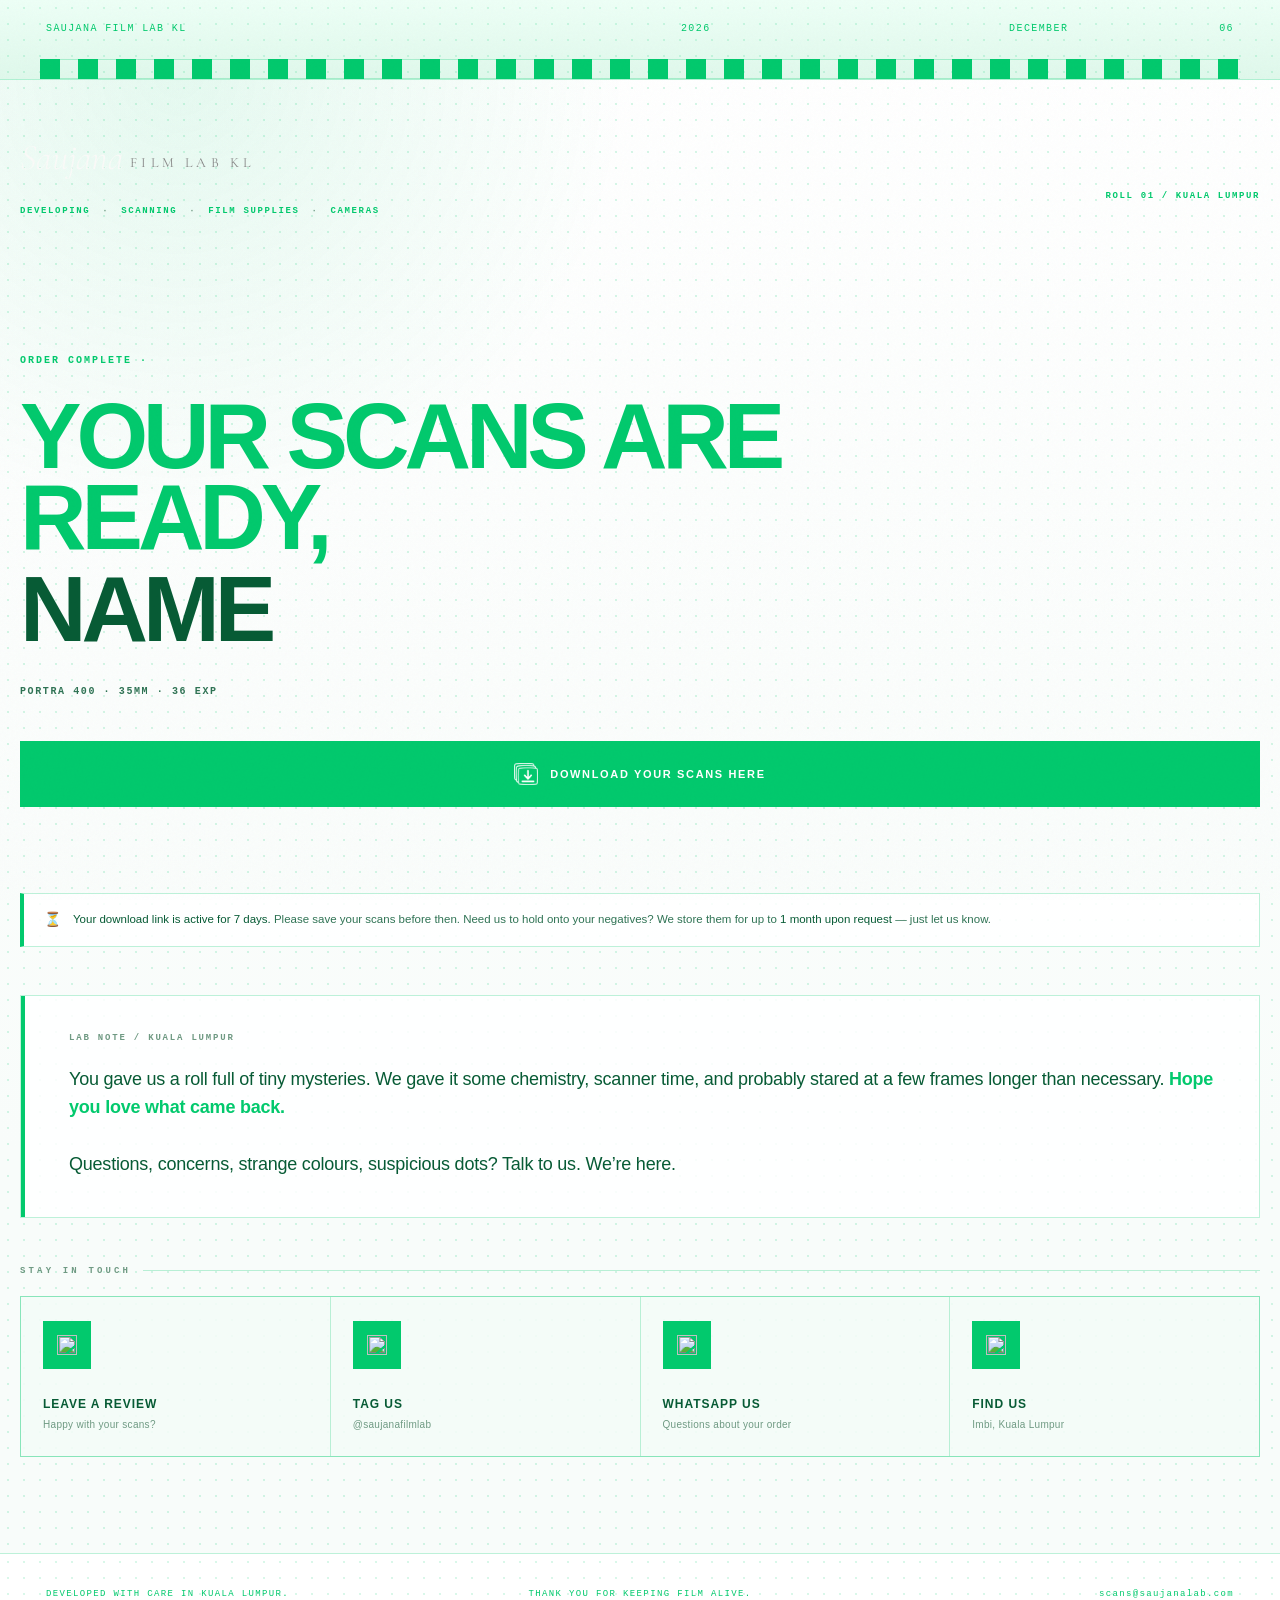
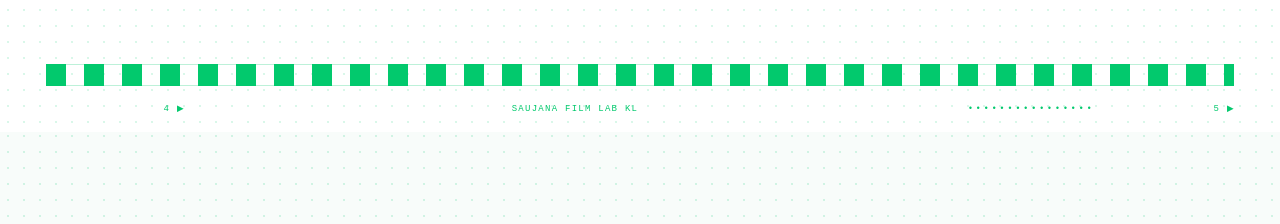
==== commit 1510f1ea: "Launch KL V2 scan delivery page" ====
--- a/index.html
+++ b/index.html
@@ -1,759 +1,801 @@
-<!DOCTYPE html>
-<html lang="en">
-<head>
-  <meta charset="UTF-8" />
-  <meta name="viewport" content="width=device-width, initial-scale=1.0" />
-  <title>Your Scans are Ready — Saujana Film Lab KL</title>
-  <link href="https://fonts.googleapis.com/css2?family=Cormorant+Garamond:ital,wght@0,300;0,400;1,300;1,400&family=Montserrat:wght@300;400;500&display=swap" rel="stylesheet" />
-  <!-- WhatsApp / Social Media Preview Tags -->
-  <meta property="og:title" content="Your scans are done! 🎞️" />
-  <meta property="og:description" content="Fresh from our scanner, delivered to you!" />
-  <meta property="og:image" content="https://scans.saujanalab.com/saujana-share-preview.png" />
-  <meta property="og:image:secure_url" content="https://scans.saujanalab.com/saujana-share-preview.png" />
-  <meta property="og:image:type" content="image/png" />
-  <meta property="og:image:width" content="500" />
-  <meta property="og:image:height" content="500" />
-  <meta property="og:type" content="website" />
-  <meta property="og:url" content="https://scans.saujanalab.com/" />
-
-  <meta name="twitter:card" content="summary" />
-  <meta name="twitter:title" content="Your scans are done! 🎞️" />
-  <meta name="twitter:description" content="Fresh from our scanner, delivered to you!" />
-  <meta name="twitter:image" content="https://scans.saujanalab.com/saujana-share-preview.png" />
-  <link rel="stylesheet" href="kl-delivery.css" />
-  <script>
-    (() => {
-      const previewParams = new URLSearchParams(window.location.search);
-      document.documentElement.dataset.deliveryTheme = 'bali';
-      const requestedTheme = previewParams.get('negative');
-      document.documentElement.dataset.negative =
-        requestedTheme === 'colour' || requestedTheme === 'bw' ? requestedTheme : 'classic';
-      if (previewParams.get('preview') === '1') {
-        document.documentElement.dataset.themePreview = 'true';
-      }
-    })();
-  </script>
-
-  <style>
-    *, *::before, *::after { box-sizing: border-box; margin: 0; padding: 0; }
-
-    :root {
-      --black: #0a0a0a;
-      --off-black: #111111;
-      --dark: #1a1a1a;
-      --mid: #2e2e2e;
-      --dim: #555;
-      --muted: #888;
-      --light: #c8c8c8;
-      --off-white: #eeece8;
-      --white: #fafaf8;
-      --grain-opacity: 0.045;
-    }
-
-    html { scroll-behavior: smooth; }
-
-    body {
-      background-color: var(--black);
-      color: var(--off-white);
-      font-family: 'Montserrat', sans-serif;
-      font-weight: 300;
-      min-height: 100vh;
-      overflow-x: hidden;
-      cursor: default;
-    }
-
-    /* grain overlay */
-    body::before {
-      content: '';
-      position: fixed;
-      inset: 0;
-      background-image: url("data:image/svg+xml,%3Csvg viewBox='0 0 512 512' xmlns='http://www.w3.org/2000/svg'%3E%3Cfilter id='noise'%3E%3CfeTurbulence type='fractalNoise' baseFrequency='0.75' numOctaves='4' stitchTiles='stitch'/%3E%3C/filter%3E%3Crect width='100%25' height='100%25' filter='url(%23noise)' opacity='1'/%3E%3C/svg%3E");
-      opacity: var(--grain-opacity);
-      pointer-events: none;
-      z-index: 100;
-    }
-
-    /* sprocket strip top */
-    .sprocket-strip {
-      width: 100%;
-      height: 36px;
-      background: var(--off-black);
-      border-bottom: 1px solid #222;
-      display: flex;
-      align-items: center;
-      padding: 0 24px;
-      gap: 0;
-      overflow: hidden;
-      position: relative;
-    }
-    .sprocket-strip::after {
-      content: '';
-      position: absolute;
-      bottom: 0;
-      left: 0;
-      right: 0;
-      height: 1px;
-      background: linear-gradient(90deg, transparent, #333 20%, #333 80%, transparent);
-    }
-    .sprocket-hole {
-      width: 18px;
-      height: 22px;
-      border: 1.5px solid #333;
-      border-radius: 3px;
-      margin-right: 28px;
-      flex-shrink: 0;
-      opacity: 0.6;
-    }
-    .frame-counter {
-      position: absolute;
-      right: 24px;
-      font-size: 9px;
-      letter-spacing: 0.2em;
-      color: var(--dim);
-      font-family: 'Montserrat', monospace;
-    }
-
-    /* main layout */
-    .page {
-      max-width: 680px;
-      margin: 0 auto;
-      padding: 0 32px 80px;
-    }
-
-    /* header */
-    .header {
-      padding: 64px 0 48px;
-      text-align: center;
-      opacity: 0;
-      animation: fadeUp 1s ease 0.1s forwards;
-    }
-
-    .logo-wrap {
-      display: inline-block;
-      margin-bottom: 32px;
-    }
-
-    .logo-wrap img {
-      width: 220px;
-      opacity: 0.95;
-
-    }
-
-    .tagline {
-      font-size: 10px;
-      letter-spacing: 0.35em;
-      color: var(--muted);
-      text-transform: uppercase;
-      margin-top: 4px;
-    }
-
-    /* divider */
-    .divider {
-      display: flex;
-      align-items: center;
-      gap: 16px;
-      margin: 40px 0;
-      opacity: 0;
-      animation: fadeUp 1s ease 0.3s forwards;
-    }
-    .divider-line {
-      flex: 1;
-      height: 1px;
-      background: linear-gradient(90deg, transparent, #2e2e2e);
-    }
-    .divider-line:last-child {
-      background: linear-gradient(90deg, #2e2e2e, transparent);
-    }
-    .divider-icon {
-      font-size: 16px;
-      color: var(--dim);
-      letter-spacing: 0.1em;
-    }
-
-    /* ready card */
-    .ready-card {
-      text-align: center;
-      padding: 52px 40px;
-      background: var(--off-black);
-      border: 1px solid #222;
-      border-radius: 2px;
-      position: relative;
-      overflow: hidden;
-      opacity: 0;
-      animation: fadeUp 1s ease 0.4s forwards;
-    }
-    .ready-card::before {
-      content: '';
-      position: absolute;
-      top: 0; left: 0; right: 0;
-      height: 1px;
-      background: linear-gradient(90deg, transparent, #444, transparent);
-    }
-
-    .ready-eyebrow {
-      font-size: 9px;
-      letter-spacing: 0.4em;
-      text-transform: uppercase;
-      color: var(--muted);
-      margin-bottom: 20px;
-    }
-
-    .ready-headline {
-      font-family: 'Cormorant Garamond', serif;
-      font-size: clamp(32px, 6vw, 48px);
-      font-weight: 300;
-      font-style: italic;
-      color: var(--white);
-      line-height: 1.15;
-      margin-bottom: 8px;
-      letter-spacing: -0.01em;
-    }
-
-    .ready-name {
-      font-family: 'Cormorant Garamond', serif;
-      font-size: clamp(32px, 6vw, 48px);
-      font-weight: 400;
-      color: var(--white);
-      line-height: 1.15;
-    }
-
-    .ready-sub {
-      margin-top: 20px;
-      font-size: 11px;
-      letter-spacing: 0.15em;
-      color: var(--muted);
-    }
-
-    /* download button */
-    .download-wrap {
-      margin-top: 36px;
-      display: flex;
-      justify-content: center;
-    }
-
-    .btn-download {
-      display: inline-flex;
-      align-items: center;
-      gap: 12px;
-      padding: 16px 40px;
-      background: var(--off-white);
-      color: var(--black);
-      text-decoration: none;
-      font-size: 11px;
-      font-weight: 500;
-      letter-spacing: 0.25em;
-      text-transform: uppercase;
-      border-radius: 1px;
-      transition: all 0.3s ease;
-      position: relative;
-      overflow: hidden;
-    }
-    .btn-download::before {
-      content: '';
-      position: absolute;
-      inset: 0;
-      background: var(--white);
-      transform: scaleX(0);
-      transform-origin: left;
-      transition: transform 0.3s ease;
-    }
-    .btn-download:hover::before { transform: scaleX(1); }
-    .btn-download span, .btn-download svg { position: relative; z-index: 1; }
-    .btn-download:hover { letter-spacing: 0.3em; }
-
-    /* notice */
-    .notice {
-      margin-top: 24px;
-      display: flex;
-      align-items: flex-start;
-      gap: 12px;
-      background: #161616;
-      border: 1px solid #222;
-      border-left: 2px solid #444;
-      padding: 16px 20px;
-      border-radius: 1px;
-      text-align: left;
-      opacity: 0;
-      animation: fadeUp 1s ease 0.55s forwards;
-    }
-    .notice-icon { font-size: 14px; margin-top: 1px; flex-shrink: 0; }
-    .notice p {
-      font-size: 11.5px;
-      line-height: 1.7;
-      color: var(--light);
-    }
-    .notice p strong {
-      color: var(--off-white);
-      font-weight: 500;
-    }
-
-    /* info section */
-    .info-section {
-      margin-top: 48px;
-      opacity: 0;
-      animation: fadeUp 1s ease 0.65s forwards;
-    }
-
-    .info-label {
-      font-size: 9px;
-      letter-spacing: 0.35em;
-      text-transform: uppercase;
-      color: var(--dim);
-      margin-bottom: 20px;
-      display: flex;
-      align-items: center;
-      gap: 12px;
-    }
-    .info-label::after {
-      content: '';
-      flex: 1;
-      height: 1px;
-      background: #222;
-    }
-
-    .message-block {
-      background: var(--off-black);
-      border: 1px solid #1e1e1e;
-      padding: 32px 36px;
-      border-radius: 1px;
-      font-family: 'Cormorant Garamond', serif;
-      font-size: 18px;
-      font-weight: 300;
-      line-height: 1.8;
-      color: var(--light);
-      font-style: italic;
-    }
-    .message-block strong {
-      font-style: normal;
-      font-weight: 400;
-      color: var(--off-white);
-    }
-
-    /* actions */
-    .actions {
-      margin-top: 48px;
-      opacity: 0;
-      animation: fadeUp 1s ease 0.75s forwards;
-    }
-
-    .action-grid {
-      display: grid;
-      grid-template-columns: 1fr 1fr;
-      gap: 12px;
-    }
-
-    .action-card {
-      display: flex;
-      align-items: center;
-      gap: 14px;
-      padding: 20px 22px;
-      background: var(--off-black);
-      border: 1px solid #1e1e1e;
-      border-radius: 1px;
-      text-decoration: none;
-      color: var(--light);
-      transition: all 0.25s ease;
-      position: relative;
-      overflow: hidden;
-    }
-    .action-card::before {
-      content: '';
-      position: absolute;
-      inset: 0;
-      background: #1a1a1a;
-      transform: scaleY(0);
-      transform-origin: bottom;
-      transition: transform 0.25s ease;
-    }
-    .action-card:hover::before { transform: scaleY(1); }
-    .action-card:hover { border-color: #333; color: var(--off-white); }
-    .action-card > * { position: relative; z-index: 1; }
-
-    .action-icon {
-      width: 36px;
-      height: 36px;
-      background: #222;
-      border-radius: 50%;
-      display: flex;
-      align-items: center;
-      justify-content: center;
-      font-size: 15px;
-      flex-shrink: 0;
-      transition: background 0.25s ease;
-    }
-    .action-card:hover .action-icon { background: #2e2e2e; }
-
-    .action-text { }
-    .action-title {
-      font-size: 11px;
-      font-weight: 500;
-      letter-spacing: 0.1em;
-      text-transform: uppercase;
-      color: var(--off-white);
-      margin-bottom: 3px;
-    }
-    .action-sub {
-      font-size: 10.5px;
-      color: var(--muted);
-      letter-spacing: 0.03em;
-    }
-
-    /* footer */
-    .footer {
-      margin-top: 72px;
-      text-align: center;
-      opacity: 0;
-      animation: fadeUp 1s ease 0.85s forwards;
-    }
-
-    .footer-logo {
-      width: 80px;
-      opacity: 0.2;
-      margin-bottom: 16px;
-    }
-
-    .footer-text {
-      font-size: 10px;
-      letter-spacing: 0.2em;
-      color: var(--dim);
-      line-height: 2;
-      text-transform: uppercase;
-    }
-
-    /* sprocket strip bottom */
-    .sprocket-strip-bottom {
-      margin-top: 56px;
-    }
-
-    /* animations */
-    @keyframes fadeUp {
-      from { opacity: 0; transform: translateY(18px); }
-      to   { opacity: 1; transform: translateY(0); }
-    }
-
-    /* mobile */
-    @media (max-width: 520px) {
-      .page { padding: 0 20px 64px; }
-      .ready-card { padding: 40px 24px; }
-      .message-block { padding: 24px; font-size: 16px; }
-      .action-grid { grid-template-columns: 1fr; }
-    }
-
-    /* Bali-derived delivery refinements */
-    .page { max-width: 1040px; }
-    .logo-wrap img {
-      display: block;
-      width: 260px;
-      height: auto;
-      max-height: none;
-      object-fit: contain;
-    }
-    .ready-card { padding: 58px 52px; }
-    .btn-download {
-      width: 100%; justify-content: center; gap: 12px;
-      background: #d19a2a; color: #0a0a0a;
-      box-shadow: 0 8px 22px rgba(0,0,0,.22), inset 0 1px rgba(255,255,255,.24);
-    }
-    .btn-download::before { background: #e0aa3e; }
-    .btn-download.is-disabled {
-      opacity: .48;
-      cursor: wait;
-      pointer-events: none;
-      box-shadow: none;
-    }
+<!DOCTYPE html>
+<html lang="en">
+<head>
+  <meta charset="UTF-8" />
+  <meta name="viewport" content="width=device-width, initial-scale=1.0" />
+  <meta name="robots" content="noindex,nofollow,noarchive" />
+  <title>Your Scans are Ready — Saujana Film Lab KL</title>
+  <link href="https://fonts.googleapis.com/css2?family=Cormorant+Garamond:ital,wght@0,300;0,400;1,300;1,400&family=Montserrat:wght@300;400;500&display=swap" rel="stylesheet" />
+  <!-- WhatsApp / Social Media Preview Tags -->
+  <meta property="og:title" content="Your scans are done! 🎞️" />
+  <meta property="og:description" content="Fresh from our scanner, delivered to you!" />
+  <meta property="og:image" content="https://scans.saujanalab.com/saujana-share-preview.png" />
+  <meta property="og:image:secure_url" content="https://scans.saujanalab.com/saujana-share-preview.png" />
+  <meta property="og:image:type" content="image/png" />
+  <meta property="og:image:width" content="500" />
+  <meta property="og:image:height" content="500" />
+  <meta property="og:type" content="website" />
+
+  <meta name="twitter:card" content="summary" />
+  <meta name="twitter:title" content="Your scans are done! 🎞️" />
+  <meta name="twitter:description" content="Fresh from our scanner, delivered to you!" />
+  <meta name="twitter:image" content="https://scans.saujanalab.com/saujana-share-preview.png" />
+  <link rel="stylesheet" href="kl-delivery.css" />
+  <script>
+    (() => {
+      const previewParams = new URLSearchParams(window.location.search);
+      document.documentElement.dataset.deliveryTheme = 'bali';
+      const requestedTheme = previewParams.get('negative');
+      document.documentElement.dataset.negative =
+        requestedTheme === 'colour' || requestedTheme === 'bw' ? requestedTheme : 'classic';
+      if (previewParams.get('preview') === '1') {
+        document.documentElement.dataset.themePreview = 'true';
+      }
+    })();
+  </script>
+
+  <style>
+    *, *::before, *::after { box-sizing: border-box; margin: 0; padding: 0; }
+
+    :root {
+      --black: #0a0a0a;
+      --off-black: #111111;
+      --dark: #1a1a1a;
+      --mid: #2e2e2e;
+      --dim: #555;
+      --muted: #888;
+      --light: #c8c8c8;
+      --off-white: #eeece8;
+      --white: #fafaf8;
+      --grain-opacity: 0.045;
+    }
+
+    html { scroll-behavior: smooth; }
+
+    body {
+      background-color: var(--black);
+      color: var(--off-white);
+      font-family: 'Montserrat', sans-serif;
+      font-weight: 300;
+      min-height: 100vh;
+      overflow-x: hidden;
+      cursor: default;
+    }
+
+    /* grain overlay */
+    body::before {
+      content: '';
+      position: fixed;
+      inset: 0;
+      background-image: url("data:image/svg+xml,%3Csvg viewBox='0 0 512 512' xmlns='http://www.w3.org/2000/svg'%3E%3Cfilter id='noise'%3E%3CfeTurbulence type='fractalNoise' baseFrequency='0.75' numOctaves='4' stitchTiles='stitch'/%3E%3C/filter%3E%3Crect width='100%25' height='100%25' filter='url(%23noise)' opacity='1'/%3E%3C/svg%3E");
+      opacity: var(--grain-opacity);
+      pointer-events: none;
+      z-index: 100;
+    }
+
+    /* sprocket strip top */
+    .sprocket-strip {
+      width: 100%;
+      height: 36px;
+      background: var(--off-black);
+      border-bottom: 1px solid #222;
+      display: flex;
+      align-items: center;
+      padding: 0 24px;
+      gap: 0;
+      overflow: hidden;
+      position: relative;
+    }
+    .sprocket-strip::after {
+      content: '';
+      position: absolute;
+      bottom: 0;
+      left: 0;
+      right: 0;
+      height: 1px;
+      background: linear-gradient(90deg, transparent, #333 20%, #333 80%, transparent);
+    }
+    .sprocket-hole {
+      width: 18px;
+      height: 22px;
+      border: 1.5px solid #333;
+      border-radius: 3px;
+      margin-right: 28px;
+      flex-shrink: 0;
+      opacity: 0.6;
+    }
+    .frame-counter {
+      position: absolute;
+      right: 24px;
+      font-size: 9px;
+      letter-spacing: 0.2em;
+      color: var(--dim);
+      font-family: 'Montserrat', monospace;
+    }
+
+    /* main layout */
+    .page {
+      max-width: 680px;
+      margin: 0 auto;
+      padding: 0 32px 80px;
+    }
+
+    /* header */
+    .header {
+      padding: 64px 0 48px;
+      text-align: center;
+      opacity: 0;
+      animation: fadeUp 1s ease 0.1s forwards;
+    }
+
+    .logo-wrap {
+      display: inline-block;
+      margin-bottom: 32px;
+    }
+
+    .logo-wrap img {
+      width: 220px;
+      opacity: 0.95;
+
+    }
+
+    .tagline {
+      font-size: 10px;
+      letter-spacing: 0.35em;
+      color: var(--muted);
+      text-transform: uppercase;
+      margin-top: 4px;
+    }
+
+    /* divider */
+    .divider {
+      display: flex;
+      align-items: center;
+      gap: 16px;
+      margin: 40px 0;
+      opacity: 0;
+      animation: fadeUp 1s ease 0.3s forwards;
+    }
+    .divider-line {
+      flex: 1;
+      height: 1px;
+      background: linear-gradient(90deg, transparent, #2e2e2e);
+    }
+    .divider-line:last-child {
+      background: linear-gradient(90deg, #2e2e2e, transparent);
+    }
+    .divider-icon {
+      font-size: 16px;
+      color: var(--dim);
+      letter-spacing: 0.1em;
+    }
+
+    /* ready card */
+    .ready-card {
+      text-align: center;
+      padding: 52px 40px;
+      background: var(--off-black);
+      border: 1px solid #222;
+      border-radius: 2px;
+      position: relative;
+      overflow: hidden;
+      opacity: 0;
+      animation: fadeUp 1s ease 0.4s forwards;
+    }
+    .ready-card::before {
+      content: '';
+      position: absolute;
+      top: 0; left: 0; right: 0;
+      height: 1px;
+      background: linear-gradient(90deg, transparent, #444, transparent);
+    }
+
+    .ready-eyebrow {
+      font-size: 9px;
+      letter-spacing: 0.4em;
+      text-transform: uppercase;
+      color: var(--muted);
+      margin-bottom: 20px;
+    }
+
+    .ready-headline {
+      font-family: 'Cormorant Garamond', serif;
+      font-size: clamp(32px, 6vw, 48px);
+      font-weight: 300;
+      font-style: italic;
+      color: var(--white);
+      line-height: 1.15;
+      margin-bottom: 8px;
+      letter-spacing: -0.01em;
+    }
+
+    .ready-name {
+      font-family: 'Cormorant Garamond', serif;
+      font-size: clamp(32px, 6vw, 48px);
+      font-weight: 400;
+      color: var(--white);
+      line-height: 1.15;
+    }
+
+    .ready-sub {
+      margin-top: 20px;
+      font-size: 11px;
+      letter-spacing: 0.15em;
+      color: var(--muted);
+    }
+
+    /* download button */
+    .download-wrap {
+      margin-top: 36px;
+      display: flex;
+      justify-content: center;
+    }
+
+    .btn-download {
+      display: inline-flex;
+      align-items: center;
+      gap: 12px;
+      padding: 16px 40px;
+      background: var(--off-white);
+      color: var(--black);
+      text-decoration: none;
+      font-size: 11px;
+      font-weight: 500;
+      letter-spacing: 0.25em;
+      text-transform: uppercase;
+      border-radius: 1px;
+      transition: all 0.3s ease;
+      position: relative;
+      overflow: hidden;
+    }
+    .btn-download::before {
+      content: '';
+      position: absolute;
+      inset: 0;
+      background: var(--white);
+      transform: scaleX(0);
+      transform-origin: left;
+      transition: transform 0.3s ease;
+    }
+    .btn-download:hover::before { transform: scaleX(1); }
+    .btn-download span, .btn-download svg { position: relative; z-index: 1; }
+    .btn-download:hover { letter-spacing: 0.3em; }
+
+    /* notice */
+    .notice {
+      margin-top: 24px;
+      display: flex;
+      align-items: flex-start;
+      gap: 12px;
+      background: #161616;
+      border: 1px solid #222;
+      border-left: 2px solid #444;
+      padding: 16px 20px;
+      border-radius: 1px;
+      text-align: left;
+      opacity: 0;
+      animation: fadeUp 1s ease 0.55s forwards;
+    }
+    .notice-icon { font-size: 14px; margin-top: 1px; flex-shrink: 0; }
+    .notice p {
+      font-size: 11.5px;
+      line-height: 1.7;
+      color: var(--light);
+    }
+    .notice p strong {
+      color: var(--off-white);
+      font-weight: 500;
+    }
+
+    /* info section */
+    .info-section {
+      margin-top: 48px;
+      opacity: 0;
+      animation: fadeUp 1s ease 0.65s forwards;
+    }
+
+    .info-label {
+      font-size: 9px;
+      letter-spacing: 0.35em;
+      text-transform: uppercase;
+      color: var(--dim);
+      margin-bottom: 20px;
+      display: flex;
+      align-items: center;
+      gap: 12px;
+    }
+    .info-label::after {
+      content: '';
+      flex: 1;
+      height: 1px;
+      background: #222;
+    }
+
+    .message-block {
+      background: var(--off-black);
+      border: 1px solid #1e1e1e;
+      padding: 32px 36px;
+      border-radius: 1px;
+      font-family: 'Cormorant Garamond', serif;
+      font-size: 18px;
+      font-weight: 300;
+      line-height: 1.8;
+      color: var(--light);
+      font-style: italic;
+    }
+    .message-block strong {
+      font-style: normal;
+      font-weight: 400;
+      color: var(--off-white);
+    }
+
+    /* actions */
+    .actions {
+      margin-top: 48px;
+      opacity: 0;
+      animation: fadeUp 1s ease 0.75s forwards;
+    }
+
+    .action-grid {
+      display: grid;
+      grid-template-columns: 1fr 1fr;
+      gap: 12px;
+    }
+
+    .action-card {
+      display: flex;
+      align-items: center;
+      gap: 14px;
+      padding: 20px 22px;
+      background: var(--off-black);
+      border: 1px solid #1e1e1e;
+      border-radius: 1px;
+      text-decoration: none;
+      color: var(--light);
+      transition: all 0.25s ease;
+      position: relative;
+      overflow: hidden;
+    }
+    .action-card::before {
+      content: '';
+      position: absolute;
+      inset: 0;
+      background: #1a1a1a;
+      transform: scaleY(0);
+      transform-origin: bottom;
+      transition: transform 0.25s ease;
+    }
+    .action-card:hover::before { transform: scaleY(1); }
+    .action-card:hover { border-color: #333; color: var(--off-white); }
+    .action-card > * { position: relative; z-index: 1; }
+
+    .action-icon {
+      width: 36px;
+      height: 36px;
+      background: #222;
+      border-radius: 50%;
+      display: flex;
+      align-items: center;
+      justify-content: center;
+      font-size: 15px;
+      flex-shrink: 0;
+      transition: background 0.25s ease;
+    }
+    .action-card:hover .action-icon { background: #2e2e2e; }
+
+    .action-text { }
+    .action-title {
+      font-size: 11px;
+      font-weight: 500;
+      letter-spacing: 0.1em;
+      text-transform: uppercase;
+      color: var(--off-white);
+      margin-bottom: 3px;
+    }
+    .action-sub {
+      font-size: 10.5px;
+      color: var(--muted);
+      letter-spacing: 0.03em;
+    }
+
+    /* footer */
+    .footer {
+      margin-top: 72px;
+      text-align: center;
+      opacity: 0;
+      animation: fadeUp 1s ease 0.85s forwards;
+    }
+
+    .footer-logo {
+      width: 80px;
+      opacity: 0.2;
+      margin-bottom: 16px;
+    }
+
+    .footer-text {
+      font-size: 10px;
+      letter-spacing: 0.2em;
+      color: var(--dim);
+      line-height: 2;
+      text-transform: uppercase;
+    }
+
+    /* sprocket strip bottom */
+    .sprocket-strip-bottom {
+      margin-top: 56px;
+    }
+
+    /* animations */
+    @keyframes fadeUp {
+      from { opacity: 0; transform: translateY(18px); }
+      to   { opacity: 1; transform: translateY(0); }
+    }
+
+    /* mobile */
+    @media (max-width: 520px) {
+      .page { padding: 0 20px 64px; }
+      .ready-card { padding: 40px 24px; }
+      .message-block { padding: 24px; font-size: 16px; }
+      .action-grid { grid-template-columns: 1fr; }
+    }
+
+    /* Bali-derived delivery refinements */
+    .page { max-width: 1040px; }
+    .logo-wrap img {
+      display: block;
+      width: 260px;
+      height: auto;
+      max-height: none;
+      object-fit: contain;
+    }
+    .ready-card { padding: 58px 52px; }
+    .btn-download {
+      width: 100%; justify-content: center; gap: 12px;
+      background: #d19a2a; color: #0a0a0a;
+      box-shadow: 0 8px 22px rgba(0,0,0,.22), inset 0 1px rgba(255,255,255,.24);
+    }
+    .btn-download::before { background: #e0aa3e; }
+    .btn-download.is-disabled {
+      opacity: .48;
+      cursor: wait;
+      pointer-events: none;
+      box-shadow: none;
+    }
     .button-image-icon { width: 24px; height: 24px; object-fit: contain; flex: 0 0 24px; position: relative; z-index: 1; }
-
-  </style>
-</head>
-<body>
-  <svg aria-hidden="true" focusable="false" width="0" height="0"
-       style="position:absolute;width:0;height:0;overflow:hidden">
-    <filter id="logo-colour-tint" color-interpolation-filters="sRGB">
-      <feColorMatrix type="matrix" values="
-        0 0 0 0 1
-        0 0 0 0 0.392157
-        0 0 0 0 0.145098
-        0 0 0 1 0" />
-    </filter>
-    <filter id="logo-classic-tint" color-interpolation-filters="sRGB">
-      <feColorMatrix type="matrix" values="
-        0 0 0 0 0.007843
-        0 0 0 0 0.788235
-        0 0 0 0 0.427451
-        0 0 0 1 0" />
-    </filter>
-    <filter id="logo-bali-classic-tint" color-interpolation-filters="sRGB">
-      <feColorMatrix type="matrix" values="
-        0 0 0 0 0.788235
-        0 0 0 0 0.631373
-        0 0 0 0 0.360784
-        0 0 0 1 0" />
-    </filter>
-  </svg>
-  <nav class="theme-preview-switch" aria-label="Delivery theme preview">
-    <span>Delivery theme</span>
-    <a href="?theme=bali&negative=classic&date=2026-07-31&order=0000065&name=Ivan%20Y.&film=Kodak%20Ultramax%20400%20%C3%97%206&link=%23&sheets=0">Saujana Green</a>
-    <a href="?theme=bali&negative=colour&date=2026-07-31&order=0000065&name=Ivan%20Y.&film=Kodak%20Ultramax%20400%20%C3%97%206&link=%23&sheets=0">Color Negative</a>
-    <a href="?theme=bali&negative=bw&date=2026-07-31&order=0000065&name=Ivan%20Y.&film=Kentmere%20400%20%C3%97%206&link=%23&sheets=0">Classic</a>
-  </nav>
-
-  <!-- top film strip -->
-  <div class="sprocket-strip sprocket-strip-top">
-    <div class="bali-film-meta" aria-hidden="true">
-      <span>SAUJANA FILM LAB KL</span>
-      <span>36 <b>▶</b></span>
-      <span class="bali-negative-label"></span>
-      <span class="bali-process-label"></span>
-    </div>
-    <div class="sprocket-hole"></div>
-    <div class="sprocket-hole"></div>
-    <div class="sprocket-hole"></div>
-    <div class="sprocket-hole"></div>
-    <div class="sprocket-hole"></div>
-    <div class="sprocket-hole"></div>
-    <div class="sprocket-hole"></div>
-    <div class="sprocket-hole"></div>
-    <div class="sprocket-hole"></div>
-    <div class="sprocket-hole"></div>
-    <div class="sprocket-hole"></div>
-    <div class="sprocket-hole"></div>
-    <div class="sprocket-hole"></div>
-    <span class="frame-counter">SAUJANA · KUALA LUMPUR</span>
-  </div>
-
-  <div class="page">
-
-    <!-- header -->
-    <div class="header">
-      <div class="bali-header-meta" aria-hidden="true">
-        <span>ROLL 01 / KUALA LUMPUR</span>
-      </div>
-      <div class="logo-wrap">
-        <img src="saujana-logo.png" alt="Saujana Film Lab Kuala Lumpur"
-          onerror="this.style.display='none'; this.nextElementSibling.style.display='block';" />
-        <!-- fallback text logo -->
-        <div style="display:none; font-family:'Cormorant Garamond',serif; font-size:36px; font-style:italic; font-weight:300; color:var(--white); letter-spacing:-0.02em;">
-          Saujana <span style="font-style:normal; font-size:14px; letter-spacing:0.3em; font-weight:400; vertical-align:middle; color:var(--muted);">FILM LAB KL</span>
-        </div>
-      </div>
-      <p class="bali-header-services">DEVELOPING <span>·</span> SCANNING <span>·</span> FILM SUPPLIES <span>·</span> CAMERAS</p>
-    </div>
-
-    <!-- ready card -->
-    <div class="ready-card">
-      <p class="ready-eyebrow">Order complete · <span id="order-display"></span></p>
-      <h1 class="ready-headline">Your scans are ready,</h1>
-      <p class="ready-name"><!-- CUSTOMER NAME -->Name<!-- /CUSTOMER NAME --></p>
-      <p class="ready-sub"><!-- FILM INFO -->Portra 400 · 35mm · 36 exp<!-- /FILM INFO --></p>
-
-      <div class="download-wrap">
-        <a href="#" class="btn-download" target="_blank" rel="noopener" id="download-btn">
-          <img class="button-image-icon" src="icon-full-download.png" alt="" aria-hidden="true" />
-          <span>Download Your Scans Here</span>
-        </a>
-      </div>
-    </div>
-
-    <!-- notice -->
-    <div class="notice">
-      <span class="notice-icon">⏳</span>
-      <p>
-        <strong>Your download link is active for 7 days.</strong> Please save your scans before then.
-        Need us to hold onto your negatives? We store them for up to <strong>1 month upon request</strong> — just let us know.
-      </p>
-    </div>
-
-    <!-- personal note -->
-    <div class="info-section">
-      <div class="message-block">
-        <p class="lab-note-label">LAB NOTE / KUALA LUMPUR</p>
-        <span id="order-notes-display"></span>
-        You gave us a roll full of tiny mysteries. We gave it some chemistry, scanner time, and probably stared at a few frames longer than necessary. <strong>Hope you love what came back.</strong>
-        <br><br>
-        Questions, concerns, strange colours, suspicious dots? Talk to us. We’re here.
-      </div>
-    </div>
-
-    <!-- actions -->
-    <div class="actions">
-      <p class="info-label">Stay in touch</p>
-      <div class="action-grid">
-        <a href="https://g.page/r/CQ26Yz_3ODHOEBM/review" target="_blank" rel="noopener" class="action-card">
-          <div class="action-icon">
-            <span class="legacy-action-icon">⭐</span>
-            <img class="theme-action-icon" src="https://api.iconify.design/simple-icons:google.svg?color=%23000000" alt="" aria-hidden="true" />
-          </div>
-          <div class="action-text">
-            <p class="action-title">Leave a Review</p>
-            <p class="action-sub">Happy with your scans?</p>
-          </div>
-        </a>
-        <a href="https://www.instagram.com/saujanafilmlab" target="_blank" rel="noopener" class="action-card">
-          <div class="action-icon">
-            <span class="legacy-action-icon">📷</span>
-            <img class="theme-action-icon" src="https://api.iconify.design/simple-icons:instagram.svg?color=%23000000" alt="" aria-hidden="true" />
-          </div>
-          <div class="action-text">
-            <p class="action-title">Tag Us</p>
-            <p class="action-sub">@saujanafilmlab</p>
-          </div>
-        </a>
-        <a href="https://wa.me/601159348334" target="_blank" rel="noopener" class="action-card">
-          <div class="action-icon">
-            <span class="legacy-action-icon">💬</span>
-            <img class="theme-action-icon" src="https://api.iconify.design/simple-icons:whatsapp.svg?color=%23000000" alt="" aria-hidden="true" />
-          </div>
-          <div class="action-text">
-            <p class="action-title">WhatsApp Us</p>
-            <p class="action-sub">Questions about your order</p>
-          </div>
-        </a>
-        <a href="https://maps.app.goo.gl/UV6F17TZtRTTgCM9A" target="_blank" rel="noopener" class="action-card">
-          <div class="action-icon">
-            <span class="legacy-action-icon">📍</span>
-            <img class="theme-action-icon" src="https://api.iconify.design/simple-icons:googlemaps.svg?color=%23000000" alt="" aria-hidden="true" />
-          </div>
-          <div class="action-text">
-            <p class="action-title">Find Us</p>
-            <p class="action-sub">Imbi, Kuala Lumpur</p>
-          </div>
-        </a>
-      </div>
-    </div>
-
-    <!-- footer -->
-    <div class="footer">
-      <p class="footer-text">
-        Saujana Film Lab · Kuala Lumpur, Malaysia<br>
-        Develop · Scan · Film Supply · Cameras<br><br>
-        <a href="https://maps.app.goo.gl/UV6F17TZtRTTgCM9A" target="_blank" rel="noopener" style="color:var(--dim); text-decoration:none; letter-spacing:0.15em; font-size:9px;">
-          16, Lorong 1/77a, Imbi, 2nd Floor, 55100 Kuala Lumpur
-        </a>
-      </p>
-      <div class="bali-footer-compact">
-        <div class="bali-footer-signoff">
-          <span>DEVELOPED WITH CARE IN KUALA LUMPUR.</span>
-          <span class="bali-footer-thanks">THANK YOU FOR KEEPING FILM ALIVE.</span>
-          <a href="mailto:scans@saujanalab.com">scans@saujanalab.com</a>
-        </div>
-        <div class="bali-footer-perforation" aria-hidden="true"></div>
-        <div class="bali-footer-film-meta" aria-hidden="true">
-          <span>4 <b>▶</b></span>
-          <span>SAUJANA FILM LAB KL</span>
-          <span class="bali-footer-dots">••••••••••••••••</span>
-          <span>5 <b>▶</b></span>
-        </div>
-      </div>
-      <div class="bali-site-footer">
-        <section class="bali-footer-panel">
-          <p class="bali-footer-index">01 / LOCATION</p>
-          <h2>COME SAY HI.</h2>
-          <p>16, Lorong 1/77a, Imbi, 2nd Floor<br>55100 Kuala Lumpur</p>
-          <a href="https://maps.app.goo.gl/UV6F17TZtRTTgCM9A" target="_blank" rel="noopener">OPEN IN MAPS ↗</a>
-        </section>
-        <section class="bali-footer-panel">
-          <p class="bali-footer-index">02 / HOURS</p>
-          <h2>ROLL IN.</h2>
-          <dl>
-            <div><dt>MONDAY—SATURDAY</dt><dd>11:00—20:00</dd></div>
-            <div><dt>FRIDAY</dt><dd>CLOSED</dd></div>
-          </dl>
-        </section>
-        <section class="bali-footer-panel">
-          <p class="bali-footer-index">03 / SERVICES</p>
-          <h2>FILM IN.<br>FILES OUT.</h2>
-          <ul>
-            <li><span>DEVELOPING</span><span>C-41 / B&amp;W</span></li>
-            <li><span>SCANNING</span><span>35MM / 120</span></li>
-            <li><span>FILM SUPPLIES</span><span>IN STORE</span></li>
-          </ul>
-        </section>
-        <section class="bali-footer-panel">
-          <p class="bali-footer-index">04 / CONTACT</p>
-          <h2>STAY IN<br>THE LOOP.</h2>
-          <ul>
-            <li><span>WHATSAPP</span><a href="https://wa.me/601159348334" target="_blank" rel="noopener">+60 11-5934 8334 ↗</a></li>
-            <li><span>INSTAGRAM</span><a href="https://www.instagram.com/saujanafilmlab" target="_blank" rel="noopener">@SAUJANAFILMLAB ↗</a></li>
-            <li><span>WEBSITE</span><a href="https://saujanalab.com/" target="_blank" rel="noopener">SAUJANALAB.COM ↗</a></li>
-          </ul>
-        </section>
-      </div>
-    </div>
-
-    <!-- bottom film strip -->
-    <div class="sprocket-strip sprocket-strip-bottom">
-      <div class="sprocket-hole"></div>
-      <div class="sprocket-hole"></div>
-      <div class="sprocket-hole"></div>
-      <div class="sprocket-hole"></div>
-      <div class="sprocket-hole"></div>
-      <div class="sprocket-hole"></div>
-      <div class="sprocket-hole"></div>
-      <div class="sprocket-hole"></div>
-      <div class="sprocket-hole"></div>
-      <div class="sprocket-hole"></div>
-      <div class="sprocket-hole"></div>
-      <div class="sprocket-hole"></div>
-      <div class="sprocket-hole"></div>
-    </div>
-
-  </div>
-
-
-    <script>
-    const SHEETS_API = "https://script.google.com/macros/s/AKfycbxEw_UH2VX2nDF--Ic8O33DBPRipp6fB46BH5Gb1xYSrP5WpAdOSi1X1p4OuD-GV55H/exec";
-    (function(){
-      const params = new URLSearchParams(location.search);
-      const order = String(params.get('order') || '').trim();
-      const name = params.get('name');
-      const film = params.get('film');
-      const link = params.get('link');
-      const notesFromUrl = params.get('notes');
-      const deliveryDate = params.get('date');
-      const downloadButton = document.getElementById('download-btn');
-
-      function showDeliveryDate(value){
-        let date = value ? new Date(value) : new Date();
-        if (Number.isNaN(date.getTime())) date = new Date();
-        const cells = document.querySelectorAll('.bali-film-meta > span');
-        if (cells.length >= 4) {
-          cells[1].textContent = String(date.getFullYear());
-          cells[2].textContent = date.toLocaleString('en-US',{month:'long'}).toUpperCase();
-          cells[3].textContent = String(date.getDate()).padStart(2,'0');
-        }
-      }
-      function showNotes(notes){
-        if (!notes) return;
-        const host = document.getElementById('order-notes-display');
-        if (!host) return;
-        const note = document.createElement('span');
-        note.style.cssText = 'display:block;padding:12px 16px;margin-bottom:16px;background:#161616;border-left:2px solid #444;border-radius:1px;font-style:normal;font-size:14px;color:var(--off-white);line-height:1.7;';
-        const label = document.createElement('strong');
-        label.textContent = 'Order Note: ';
-        note.append('📋 ', label, String(notes));
-        host.replaceChildren(note);
-      }
-      function applyOrder(data){
-        const displayName = data.deliveryName || data.customerName || name;
-        if (displayName) document.querySelector('.ready-name').textContent = displayName;
-        if (data.film && !film) document.querySelector('.ready-sub').textContent = data.film;
-        if (data.driveLink) downloadButton.href = data.driveLink;
-        if (data.notes && !notesFromUrl) showNotes(data.notes);
-        if (data.deliveryDate) showDeliveryDate(data.deliveryDate);
-        if (data.deliveryTheme) document.body.dataset.theme = data.deliveryTheme;
-      }
-
-      showDeliveryDate(deliveryDate);
-      if (order) document.getElementById('order-display').textContent = order;
-      if (name) document.querySelector('.ready-name').textContent = name;
-      if (film) document.querySelector('.ready-sub').textContent = film;
-      if (link) downloadButton.href = link;
-      if (notesFromUrl) showNotes(notesFromUrl);
-
-      if (order) fetch(`${SHEETS_API}?action=getOrder&order=${encodeURIComponent(order)}&_=${Date.now()}`,{cache:'no-store'})
-        .then(response => response.json()).then(data => { if (data && !data.error) applyOrder(data); }).catch(() => {});
-    })();
-  </script>
-
-</body>
-</html>
+
+  </style>
+</head>
+<body>
+  <svg aria-hidden="true" focusable="false" width="0" height="0"
+       style="position:absolute;width:0;height:0;overflow:hidden">
+    <filter id="logo-colour-tint" color-interpolation-filters="sRGB">
+      <feColorMatrix type="matrix" values="
+        0 0 0 0 1
+        0 0 0 0 0.392157
+        0 0 0 0 0.145098
+        0 0 0 1 0" />
+    </filter>
+    <filter id="logo-classic-tint" color-interpolation-filters="sRGB">
+      <feColorMatrix type="matrix" values="
+        0 0 0 0 0.007843
+        0 0 0 0 0.788235
+        0 0 0 0 0.427451
+        0 0 0 1 0" />
+    </filter>
+    <filter id="logo-bali-classic-tint" color-interpolation-filters="sRGB">
+      <feColorMatrix type="matrix" values="
+        0 0 0 0 0.788235
+        0 0 0 0 0.631373
+        0 0 0 0 0.360784
+        0 0 0 1 0" />
+    </filter>
+  </svg>
+  <nav class="theme-preview-switch" aria-label="Delivery theme preview">
+    <span>Delivery theme</span>
+    <a href="?theme=bali&negative=classic&date=2026-07-31&order=0000065&name=Ivan%20Y.&film=Kodak%20Ultramax%20400%20%C3%97%206&link=%23&sheets=0">Saujana Green</a>
+    <a href="?theme=bali&negative=colour&date=2026-07-31&order=0000065&name=Ivan%20Y.&film=Kodak%20Ultramax%20400%20%C3%97%206&link=%23&sheets=0">Color Negative</a>
+    <a href="?theme=bali&negative=bw&date=2026-07-31&order=0000065&name=Ivan%20Y.&film=Kentmere%20400%20%C3%97%206&link=%23&sheets=0">Classic</a>
+  </nav>
+
+  <!-- top film strip -->
+  <div class="sprocket-strip sprocket-strip-top">
+    <div class="bali-film-meta" aria-hidden="true">
+      <span>SAUJANA FILM LAB KL</span>
+      <span>36 <b>▶</b></span>
+      <span class="bali-negative-label"></span>
+      <span class="bali-process-label"></span>
+    </div>
+    <div class="sprocket-hole"></div>
+    <div class="sprocket-hole"></div>
+    <div class="sprocket-hole"></div>
+    <div class="sprocket-hole"></div>
+    <div class="sprocket-hole"></div>
+    <div class="sprocket-hole"></div>
+    <div class="sprocket-hole"></div>
+    <div class="sprocket-hole"></div>
+    <div class="sprocket-hole"></div>
+    <div class="sprocket-hole"></div>
+    <div class="sprocket-hole"></div>
+    <div class="sprocket-hole"></div>
+    <div class="sprocket-hole"></div>
+    <span class="frame-counter">SAUJANA · KUALA LUMPUR</span>
+  </div>
+
+  <div class="page">
+
+    <!-- header -->
+    <div class="header">
+      <div class="bali-header-meta" aria-hidden="true">
+        <span>ROLL 01 / KUALA LUMPUR</span>
+      </div>
+      <div class="logo-wrap">
+        <img src="saujana-logo.png" alt="Saujana Film Lab Kuala Lumpur"
+          onerror="this.style.display='none'; this.nextElementSibling.style.display='block';" />
+        <!-- fallback text logo -->
+        <div style="display:none; font-family:'Cormorant Garamond',serif; font-size:36px; font-style:italic; font-weight:300; color:var(--white); letter-spacing:-0.02em;">
+          Saujana <span style="font-style:normal; font-size:14px; letter-spacing:0.3em; font-weight:400; vertical-align:middle; color:var(--muted);">FILM LAB KL</span>
+        </div>
+      </div>
+      <p class="bali-header-services">DEVELOPING <span>·</span> SCANNING <span>·</span> FILM SUPPLIES <span>·</span> CAMERAS</p>
+    </div>
+
+    <!-- ready card -->
+    <div class="ready-card">
+      <p class="ready-eyebrow">Order complete · <span id="order-display"></span></p>
+      <h1 class="ready-headline">Your scans are ready,</h1>
+      <p class="ready-name"><!-- CUSTOMER NAME -->Name<!-- /CUSTOMER NAME --></p>
+      <p class="ready-sub"><!-- FILM INFO -->Portra 400 · 35mm · 36 exp<!-- /FILM INFO --></p>
+
+      <div class="download-wrap">
+        <a href="#" class="btn-download" target="_blank" rel="noopener" id="download-btn">
+          <img class="button-image-icon" src="icon-full-download.png" alt="" aria-hidden="true" />
+          <span>Download Your Scans Here</span>
+        </a>
+      </div>
+      <div class="negatives-note" id="negatives-note" hidden>
+        <span class="negatives-frame" aria-hidden="true">▣</span>
+        <div><strong id="negatives-heading"></strong><p id="negatives-copy"></p></div>
+      </div>
+    </div>
+
+    <!-- notice -->
+    <div class="notice">
+      <span class="notice-icon">⏳</span>
+      <p>
+        <strong>Your download link is active for 7 days.</strong> Please save your scans before then.
+        <span id="legacy-negatives-notice">Need us to hold onto your negatives? We store them for up to <strong>1 month upon request</strong> — just let us know.</span>
+      </p>
+    </div>
+
+    <!-- personal note -->
+    <div class="info-section">
+      <div class="message-block">
+        <p class="lab-note-label">LAB NOTE / KUALA LUMPUR</p>
+        <span id="order-notes-display"></span>
+        You gave us a roll full of tiny mysteries. We gave it some chemistry, scanner time, and probably stared at a few frames longer than necessary. <strong>Hope you love what came back.</strong>
+        <br><br>
+        Questions, concerns, strange colours, suspicious dots? Talk to us. We’re here.
+      </div>
+    </div>
+
+    <!-- actions -->
+    <div class="actions">
+      <p class="info-label">Stay in touch</p>
+      <div class="action-grid">
+        <a href="https://g.page/r/CQ26Yz_3ODHOEBM/review" target="_blank" rel="noopener" class="action-card">
+          <div class="action-icon">
+            <span class="legacy-action-icon">⭐</span>
+            <img class="theme-action-icon" src="https://api.iconify.design/simple-icons:google.svg?color=%23000000" alt="" aria-hidden="true" />
+          </div>
+          <div class="action-text">
+            <p class="action-title">Leave a Review</p>
+            <p class="action-sub">Happy with your scans?</p>
+          </div>
+        </a>
+        <a href="https://www.instagram.com/saujanafilmlab" target="_blank" rel="noopener" class="action-card">
+          <div class="action-icon">
+            <span class="legacy-action-icon">📷</span>
+            <img class="theme-action-icon" src="https://api.iconify.design/simple-icons:instagram.svg?color=%23000000" alt="" aria-hidden="true" />
+          </div>
+          <div class="action-text">
+            <p class="action-title">Tag Us</p>
+            <p class="action-sub">@saujanafilmlab</p>
+          </div>
+        </a>
+        <a href="https://wa.me/601159318334" target="_blank" rel="noopener" class="action-card">
+          <div class="action-icon">
+            <span class="legacy-action-icon">💬</span>
+            <img class="theme-action-icon" src="https://api.iconify.design/simple-icons:whatsapp.svg?color=%23000000" alt="" aria-hidden="true" />
+          </div>
+          <div class="action-text">
+            <p class="action-title">WhatsApp Us</p>
+            <p class="action-sub">Questions about your order</p>
+          </div>
+        </a>
+        <a href="https://maps.app.goo.gl/UV6F17TZtRTTgCM9A" target="_blank" rel="noopener" class="action-card">
+          <div class="action-icon">
+            <span class="legacy-action-icon">📍</span>
+            <img class="theme-action-icon" src="https://api.iconify.design/simple-icons:googlemaps.svg?color=%23000000" alt="" aria-hidden="true" />
+          </div>
+          <div class="action-text">
+            <p class="action-title">Find Us</p>
+            <p class="action-sub">Imbi, Kuala Lumpur</p>
+          </div>
+        </a>
+      </div>
+    </div>
+
+    <!-- footer -->
+    <div class="footer">
+      <p class="footer-text">
+        Saujana Film Lab · Kuala Lumpur, Malaysia<br>
+        Develop · Scan · Film Supply · Cameras<br><br>
+        <a href="https://maps.app.goo.gl/UV6F17TZtRTTgCM9A" target="_blank" rel="noopener" style="color:var(--dim); text-decoration:none; letter-spacing:0.15em; font-size:9px;">
+          16, Lorong 1/77a, Imbi, 2nd Floor, 55100 Kuala Lumpur
+        </a>
+      </p>
+      <div class="bali-footer-compact">
+        <div class="bali-footer-signoff">
+          <span>DEVELOPED WITH CARE IN KUALA LUMPUR.</span>
+          <span class="bali-footer-thanks">THANK YOU FOR KEEPING FILM ALIVE.</span>
+          <a href="mailto:scans@saujanalab.com">scans@saujanalab.com</a>
+        </div>
+        <div class="bali-footer-perforation" aria-hidden="true"></div>
+        <div class="bali-footer-film-meta" aria-hidden="true">
+          <span>4 <b>▶</b></span>
+          <span>SAUJANA FILM LAB KL</span>
+          <span class="bali-footer-dots">••••••••••••••••</span>
+          <span>5 <b>▶</b></span>
+        </div>
+      </div>
+      <div class="bali-site-footer">
+        <section class="bali-footer-panel">
+          <p class="bali-footer-index">01 / LOCATION</p>
+          <h2>COME SAY HI.</h2>
+          <p>16, Lorong 1/77a, Imbi, 2nd Floor<br>55100 Kuala Lumpur</p>
+          <a href="https://maps.app.goo.gl/UV6F17TZtRTTgCM9A" target="_blank" rel="noopener">OPEN IN MAPS ↗</a>
+        </section>
+        <section class="bali-footer-panel">
+          <p class="bali-footer-index">02 / HOURS</p>
+          <h2>ROLL IN.</h2>
+          <dl>
+            <div><dt>MONDAY—SATURDAY</dt><dd>11:00—20:00</dd></div>
+            <div><dt>FRIDAY</dt><dd>CLOSED</dd></div>
+          </dl>
+        </section>
+        <section class="bali-footer-panel">
+          <p class="bali-footer-index">03 / SERVICES</p>
+          <h2>FILM IN.<br>FILES OUT.</h2>
+          <ul>
+            <li><span>DEVELOPING</span><span>C-41 / B&amp;W</span></li>
+            <li><span>SCANNING</span><span>35MM / 120</span></li>
+            <li><span>FILM SUPPLIES</span><span>IN STORE</span></li>
+          </ul>
+        </section>
+        <section class="bali-footer-panel">
+          <p class="bali-footer-index">04 / CONTACT</p>
+          <h2>STAY IN<br>THE LOOP.</h2>
+          <ul>
+            <li><span>WHATSAPP</span><a href="https://wa.me/601159318334" target="_blank" rel="noopener">+60 11-5931 8334 ↗</a></li>
+            <li><span>INSTAGRAM</span><a href="https://www.instagram.com/saujanafilmlab" target="_blank" rel="noopener">@SAUJANAFILMLAB ↗</a></li>
+            <li><span>WEBSITE</span><a href="https://saujanalab.com/" target="_blank" rel="noopener">SAUJANALAB.COM ↗</a></li>
+          </ul>
+        </section>
+      </div>
+    </div>
+
+    <!-- bottom film strip -->
+    <div class="sprocket-strip sprocket-strip-bottom">
+      <div class="sprocket-hole"></div>
+      <div class="sprocket-hole"></div>
+      <div class="sprocket-hole"></div>
+      <div class="sprocket-hole"></div>
+      <div class="sprocket-hole"></div>
+      <div class="sprocket-hole"></div>
+      <div class="sprocket-hole"></div>
+      <div class="sprocket-hole"></div>
+      <div class="sprocket-hole"></div>
+      <div class="sprocket-hole"></div>
+      <div class="sprocket-hole"></div>
+      <div class="sprocket-hole"></div>
+      <div class="sprocket-hole"></div>
+    </div>
+
+  </div>
+
+
+    <script>
+    const SHEETS_API = "https://script.google.com/macros/s/AKfycbxZAdLKdlzAlkrZPhfaW3LrEKmsRHI2QEKQ4asbsGu-hBO7RSfLLTjjk6K9VwERFprY/exec";
+    const KL_ENGINE = "https://grain-brain-kl-engine-staging.edue-christian.workers.dev";
+    (function(){
+      const params = new URLSearchParams(location.search);
+      const token = params.get('token');
+      const order = String(params.get('order') || '').trim();
+      const name = params.get('name');
+      const film = params.get('film');
+      const link = params.get('link');
+      const notesFromUrl = params.get('notes');
+      const deliveryDate = params.get('date');
+      const requestedCollection = String(params.get('collectNegatives') || '').toLowerCase();
+      const downloadButton = document.getElementById('download-btn');
+
+      function showCollection(choice){
+        const note=document.getElementById('negatives-note');
+        const legacy=document.getElementById('legacy-negatives-notice');
+        const content=choice==='yes'
+          ? ['YOUR NEGATIVES ARE WAITING','We’ll keep them at the lab for 7 days from the day this link lands in your inbox. Swing by with your order number when you’re ready.']
+          : choice==='no'
+          ? ['JUST HERE FOR THE SCANS?','You chose not to collect the negatives for this order. No extra trip to the lab, your photos are right here.']
+          : null;
+        note.hidden=!content;
+        legacy.hidden=!!content;
+        if (content) {
+          document.getElementById('negatives-heading').textContent=content[0];
+          document.getElementById('negatives-copy').textContent=content[1];
+        }
+      }
+
+      function showDeliveryDate(value){
+        let date = value ? new Date(value) : new Date();
+        if (Number.isNaN(date.getTime())) date = new Date();
+        const cells = document.querySelectorAll('.bali-film-meta > span');
+        if (cells.length >= 4) {
+          cells[1].textContent = String(date.getFullYear());
+          cells[2].textContent = date.toLocaleString('en-US',{month:'long'}).toUpperCase();
+          cells[3].textContent = String(date.getDate()).padStart(2,'0');
+        }
+      }
+      function showNotes(notes){
+        if (!notes) return;
+        const host = document.getElementById('order-notes-display');
+        if (!host) return;
+        const note = document.createElement('span');
+        note.style.cssText = 'display:block;padding:12px 16px;margin-bottom:16px;background:#161616;border-left:2px solid #444;border-radius:1px;font-style:normal;font-size:14px;color:var(--off-white);line-height:1.7;';
+        const label = document.createElement('strong');
+        label.textContent = 'Order Note: ';
+        note.append('📋 ', label, String(notes));
+        host.replaceChildren(note);
+      }
+      function applyOrder(data){
+        if (data.orderNumber) document.getElementById('order-display').textContent = data.orderNumber;
+        const displayName = data.deliveryName || data.customerName || name;
+        if (displayName) document.querySelector('.ready-name').textContent = displayName;
+        if (data.film && (token || !film)) document.querySelector('.ready-sub').textContent = data.film;
+        if (data.driveLink) downloadButton.href = data.driveLink;
+        if (data.notes && (token || !notesFromUrl)) showNotes(data.notes);
+        if (data.deliveryDate) showDeliveryDate(data.deliveryDate);
+        if (data.deliveryTheme) {
+          document.body.dataset.theme = data.deliveryTheme;
+          document.documentElement.dataset.negative = data.deliveryTheme === 'colour' || data.deliveryTheme === 'bw' ? data.deliveryTheme : 'classic';
+        }
+        if (token && ['yes','no'].includes(requestedCollection)) showCollection(data.collectNegatives);
+      }
+
+      if (!token) {
+        if (['yes','no'].includes(requestedCollection)) showCollection(requestedCollection);
+        showDeliveryDate(deliveryDate);
+        if (order) document.getElementById('order-display').textContent = order;
+        if (name) document.querySelector('.ready-name').textContent = name;
+        if (film) document.querySelector('.ready-sub').textContent = film;
+        if (link) downloadButton.href = link;
+        if (notesFromUrl) showNotes(notesFromUrl);
+      }
+
+      if (token) {
+        downloadButton.removeAttribute('href');
+        if (['yes','no'].includes(requestedCollection)) document.getElementById('legacy-negatives-notice').hidden = true;
+        fetch(`${KL_ENGINE}/delivery?token=${encodeURIComponent(token)}`,{cache:'no-store'})
+          .then(async response => {const data=await response.json();if(!response.ok)throw new Error(data.error||'Delivery link unavailable');return data;})
+          .then(applyOrder)
+          .catch(error => {
+            document.querySelector('.ready-name').textContent = 'LINK UNAVAILABLE';
+            document.querySelector('.ready-sub').textContent = error.message || 'Please contact the lab for a fresh link.';
+            downloadButton.removeAttribute('href');
+          });
+      } else if (order) fetch(`${SHEETS_API}?action=getOrder&order=${encodeURIComponent(order)}&_=${Date.now()}`,{cache:'no-store'})
+        .then(response => response.json()).then(data => { if (data && !data.error) applyOrder(data); }).catch(() => {});
+    })();
+  </script>
+
+</body>
+</html>
--- a/kl-delivery.css
+++ b/kl-delivery.css
@@ -391,6 +391,40 @@
   margin-top: 42px;
 }
 
+html[data-delivery-theme="bali"] .negatives-note[hidden],
+html[data-delivery-theme="bali"] #legacy-negatives-notice[hidden] {
+  display: none;
+}
+
+html[data-delivery-theme="bali"] .negatives-note {
+  display: flex;
+  gap: 14px;
+  align-items: flex-start;
+  margin-top: 18px;
+  padding: 17px 18px;
+  border: 1px solid var(--bali-line);
+  background: var(--bali-surface-raised);
+  color: var(--bali-copy);
+  font: 13px/1.55 "Helvetica Neue", Helvetica, Arial, sans-serif;
+}
+
+html[data-delivery-theme="bali"] .negatives-frame {
+  flex: none;
+  color: var(--bali-accent);
+  font: 24px/1 "Courier New", monospace;
+}
+
+html[data-delivery-theme="bali"] .negatives-note strong {
+  display: block;
+  color: var(--bali-paper);
+  font: 700 11px/1.4 "Courier New", monospace;
+  letter-spacing: .1em;
+}
+
+html[data-delivery-theme="bali"] .negatives-note p {
+  margin: 7px 0 0;
+}
+
 html[data-delivery-theme="bali"] .btn-download {
   min-height: 66px;
   background: var(--bali-accent);
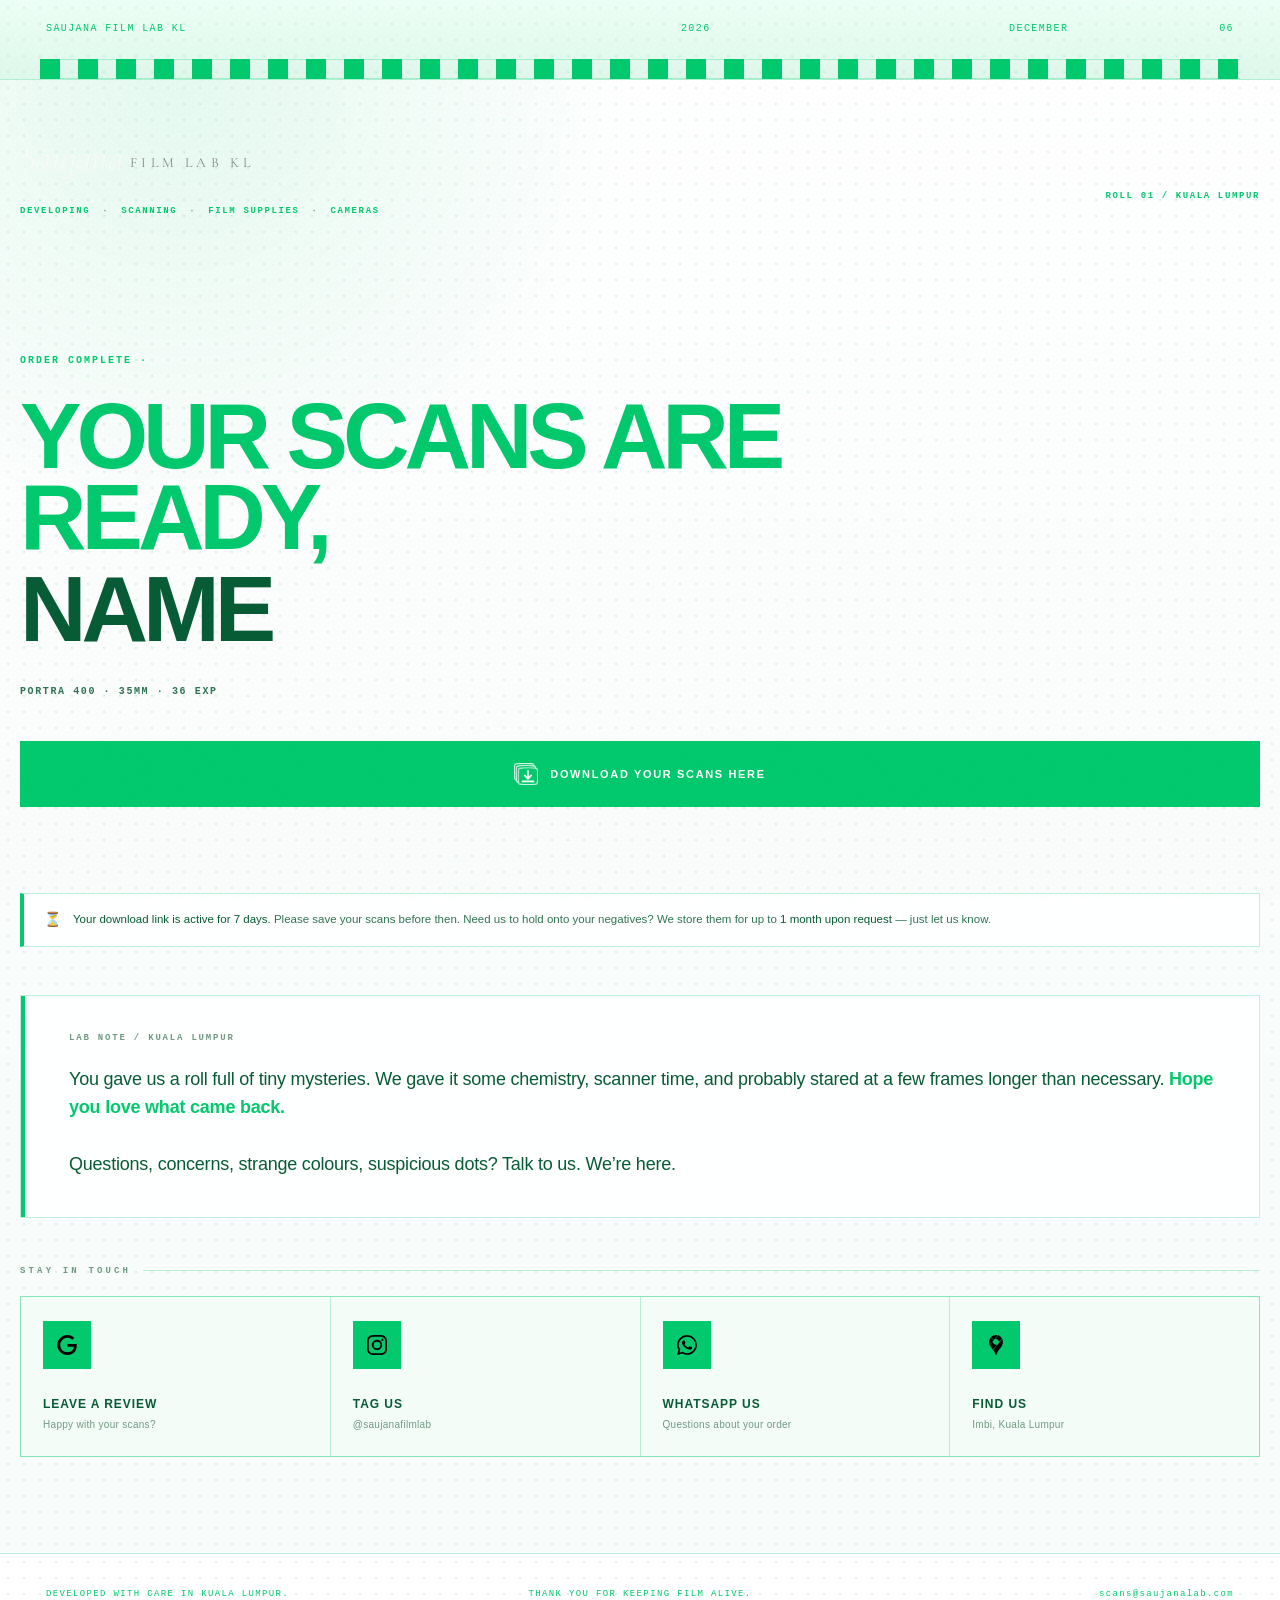
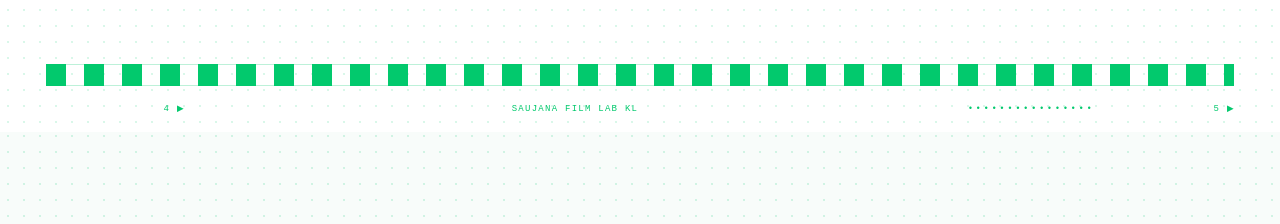
==== commit 5757a99b: "Add optional KL contact-sheet delivery and orientation downloads" ====
--- a/index.html
+++ b/index.html
@@ -20,7 +20,7 @@
   <meta name="twitter:title" content="Your scans are done! 🎞️" />
   <meta name="twitter:description" content="Fresh from our scanner, delivered to you!" />
   <meta name="twitter:image" content="https://scans.saujanalab.com/saujana-share-preview.png" />
-  <link rel="stylesheet" href="kl-delivery.css" />
+  <link rel="stylesheet" href="kl-delivery.css?v=20261012-logo" />
   <script>
     (() => {
       const previewParams = new URLSearchParams(window.location.search);
@@ -461,9 +461,10 @@
       pointer-events: none;
       box-shadow: none;
     }
-    .button-image-icon { width: 24px; height: 24px; object-fit: contain; flex: 0 0 24px; position: relative; z-index: 1; }
+    .button-image-icon { width: 24px; height: 24px; object-fit: contain; flex: 0 0 24px; position: relative; z-index: 1; }
 
   </style>
+  <link rel="stylesheet" href="contact-sheets.css?v=20261103-bali-layout" />
 </head>
 <body>
   <svg aria-hidden="true" focusable="false" width="0" height="0"
@@ -585,7 +586,7 @@
         <a href="https://g.page/r/CQ26Yz_3ODHOEBM/review" target="_blank" rel="noopener" class="action-card">
           <div class="action-icon">
             <span class="legacy-action-icon">⭐</span>
-            <img class="theme-action-icon" src="https://api.iconify.design/simple-icons:google.svg?color=%23000000" alt="" aria-hidden="true" />
+            <img class="theme-action-icon" src="footer-icons/google.svg" alt="" aria-hidden="true" />
           </div>
           <div class="action-text">
             <p class="action-title">Leave a Review</p>
@@ -595,7 +596,7 @@
         <a href="https://www.instagram.com/saujanafilmlab" target="_blank" rel="noopener" class="action-card">
           <div class="action-icon">
             <span class="legacy-action-icon">📷</span>
-            <img class="theme-action-icon" src="https://api.iconify.design/simple-icons:instagram.svg?color=%23000000" alt="" aria-hidden="true" />
+            <img class="theme-action-icon" src="footer-icons/instagram.svg" alt="" aria-hidden="true" />
           </div>
           <div class="action-text">
             <p class="action-title">Tag Us</p>
@@ -605,7 +606,7 @@
         <a href="https://wa.me/601159318334" target="_blank" rel="noopener" class="action-card">
           <div class="action-icon">
             <span class="legacy-action-icon">💬</span>
-            <img class="theme-action-icon" src="https://api.iconify.design/simple-icons:whatsapp.svg?color=%23000000" alt="" aria-hidden="true" />
+            <img class="theme-action-icon" src="footer-icons/whatsapp.svg" alt="" aria-hidden="true" />
           </div>
           <div class="action-text">
             <p class="action-title">WhatsApp Us</p>
@@ -615,7 +616,7 @@
         <a href="https://maps.app.goo.gl/UV6F17TZtRTTgCM9A" target="_blank" rel="noopener" class="action-card">
           <div class="action-icon">
             <span class="legacy-action-icon">📍</span>
-            <img class="theme-action-icon" src="https://api.iconify.design/simple-icons:googlemaps.svg?color=%23000000" alt="" aria-hidden="true" />
+            <img class="theme-action-icon" src="footer-icons/googlemaps.svg" alt="" aria-hidden="true" />
           </div>
           <div class="action-text">
             <p class="action-title">Find Us</p>
@@ -756,7 +757,7 @@
         note.append('📋 ', label, String(notes));
         host.replaceChildren(note);
       }
-      function applyOrder(data){
+      function applyOrder(data){ window.GB_DELIVERY_DATA=data;window.dispatchEvent(new CustomEvent("gb-delivery-order",{detail:data}));
         if (data.orderNumber) document.getElementById('order-display').textContent = data.orderNumber;
         const displayName = data.deliveryName || data.customerName || name;
         if (displayName) document.querySelector('.ready-name').textContent = displayName;
@@ -797,5 +798,5 @@
     })();
   </script>
 
-</body>
+<script>window.GB_CONTACT_SHEET_API=KL_ENGINE;</script><script src="fflate.js"></script><script src="contact-sheet-download.js"></script><script src="customer-sheets.js?v=20261103-bali-layout"></script></body>
 </html>
--- a/kl-delivery.css
+++ b/kl-delivery.css
@@ -286,19 +286,27 @@
 
 html[data-delivery-theme="bali"] .logo-wrap {
   margin: 0;
+  position: relative;
 }
 
 html[data-delivery-theme="bali"] .logo-wrap img {
   width: 326px;
-  filter: url("#logo-colour-tint");
-}
-
-html[data-delivery-theme="bali"][data-negative="bw"] .logo-wrap img {
-  filter: url("#logo-bali-classic-tint");
-}
-
-html[data-delivery-theme="bali"][data-negative="classic"] .logo-wrap img {
-  filter: url("#logo-classic-tint");
+}
+
+@supports ((-webkit-mask-image: url("saujana-logo.png")) or (mask-image: url("saujana-logo.png"))) {
+  html[data-delivery-theme="bali"] .logo-wrap img {
+    opacity: 0;
+  }
+
+  html[data-delivery-theme="bali"] .logo-wrap::after {
+    content: "";
+    position: absolute;
+    inset: 0;
+    background-color: var(--bali-accent);
+    -webkit-mask: url("saujana-logo.png") center / contain no-repeat;
+    mask: url("saujana-logo.png") center / contain no-repeat;
+    pointer-events: none;
+  }
 }
 
 html[data-delivery-theme="bali"] .bali-header-services {
--- a/contact-sheets.css
+++ b/contact-sheets.css
@@ -0,0 +1,115 @@
+/* Exact Bali production viewer geometry. KL palettes remain in kl-delivery.css. */
+    .contact-sheets { margin-top: 36px; padding-top: 28px; border-top: 1px solid #242424; }
+    .contact-sheets.is-loading { min-height: 280px; }
+    .contact-loading-state {
+      min-height: 250px;
+      display: flex;
+      flex-direction: column;
+      align-items: center;
+      justify-content: center;
+      gap: 10px;
+      padding: 36px 24px;
+      background: #090909;
+      border: 1px solid #242424;
+      text-align: center;
+    }
+    .contact-loading-state[hidden], .contact-stage[hidden] { display: none; }
+    .contact-loading-mark {
+      width: 34px;
+      height: 34px;
+      margin-bottom: 7px;
+      border: 2px solid #343434;
+      border-top-color: #d19a2a;
+      border-radius: 50%;
+      animation: contact-loading-spin .9s linear infinite;
+    }
+    .contact-loading-state strong {
+      color: var(--off-white);
+      font: 500 11px 'Montserrat',sans-serif;
+      letter-spacing: .13em;
+      text-transform: uppercase;
+    }
+    .contact-loading-state span {
+      color: var(--muted);
+      font-size: 10px;
+      letter-spacing: .06em;
+    }
+    @keyframes contact-loading-spin { to { transform: rotate(360deg); } }
+    .contact-stage { position: relative; padding: 8px; background: #090909; border: 1px solid #242424; }
+    .contact-slide { display: none; text-align: left; }
+    .contact-slide.active { display: block; }
+    .contact-slide > img { display: block; width: 100%; height: auto; }
+    .contact-stage[data-format="portrait"] .contact-slide > img { width: min(100%, 440px); margin: 0 auto; }
+    .contact-caption { display: flex; justify-content: space-between; gap: 16px; padding: 11px 3px 3px; color: var(--muted); font-size: 9px; letter-spacing: .12em; text-transform: uppercase; }
+    .contact-caption strong { color: var(--light); font-weight: 500; }
+    .contact-tools { display: grid; gap: 8px; margin: 12px 0 0; }
+    .contact-format-toggle { display: grid; grid-template-columns: 1fr 1fr; gap: 8px; }
+    .contact-format-button { min-height: 42px; background: #101010; border: 1px solid #303030; color: var(--muted); font: 500 8px 'Montserrat',sans-serif; letter-spacing: .18em; text-transform: uppercase; cursor: pointer; transition: .22s ease; }
+    .contact-format-button:hover,
+    .contact-format-button.active { border-color: #d19a2a; color: #0a0a0a; background: #d19a2a; }
+    .contact-actions { display: grid; grid-template-columns: 1fr 1fr; gap: 8px; margin-top: 12px; }
+    .contact-button { display: flex; align-items: center; justify-content: center; gap: 11px; min-height: 50px; padding: 11px 9px; background: linear-gradient(180deg,#1b1b1b,#131313); border: 1px solid #303030; color: var(--light); font: 500 8px 'Montserrat',sans-serif; letter-spacing: .14em; text-transform: uppercase; cursor: pointer; transition: .22s ease; }
+    .contact-button:hover { transform: translateY(-2px); border-color: #7a5a24; color: var(--white); }
+    .contact-button img { filter: invert(1); }
+    .contact-nav { position: absolute; top: 42%; transform: translateY(-50%); width: 42px; height: 42px; border-radius: 50%; border: 1px solid #505050; background: rgba(12,12,12,.88); color: var(--white); font: 24px 'Cormorant Garamond',serif; cursor: pointer; }
+    .contact-nav:hover { background: #d19a2a; border-color: #d19a2a; color: #0a0a0a; }
+    .contact-prev { left: 14px; } .contact-next { right: 14px; }
+    .contact-dots { display: flex; justify-content: center; gap: 7px; margin-top: 12px; }
+    .contact-dot { width: 6px; height: 6px; border: 0; border-radius: 50%; background: #444; padding: 0; cursor: pointer; }
+    .contact-dot.active { background: var(--off-white); }
+    @media (max-width: 520px) {
+      .ready-card { padding: 40px 24px; }
+      .contact-actions { grid-template-columns: 1fr; }
+      .contact-caption { display: block; }
+      .contact-caption span { display: block; margin-top: 5px; }
+    }
+html[data-delivery-theme="bali"] .contact-sheets {
+  margin-top: 48px;
+  padding-top: 38px;
+  border-color: var(--bali-line);
+}
+
+html[data-delivery-theme="bali"] .contact-stage,
+html[data-delivery-theme="bali"] .contact-loading-state {
+  padding: 10px;
+  background: #050505;
+  border-color: var(--bali-line);
+}
+
+html[data-delivery-theme="bali"] .contact-loading-mark {
+  border-color: rgba(255, 255, 255, .12);
+  border-top-color: var(--bali-accent);
+}
+
+html[data-delivery-theme="bali"] .contact-loading-state strong,
+html[data-delivery-theme="bali"] .contact-caption strong {
+  color: var(--bali-accent);
+  font-family: "Helvetica Neue", Helvetica, Arial, sans-serif;
+}
+
+html[data-delivery-theme="bali"] .contact-caption {
+  color: var(--bali-muted);
+  font-family: "Courier New", monospace;
+}
+
+html[data-delivery-theme="bali"] .contact-button {
+  background: var(--bali-surface-raised);
+  border-color: var(--bali-line);
+  color: var(--bali-paper);
+  font-family: "Helvetica Neue", Helvetica, Arial, sans-serif;
+}
+
+html[data-delivery-theme="bali"] .contact-button:hover {
+  border-color: var(--bali-accent);
+}
+
+html[data-delivery-theme="bali"] .contact-nav:hover {
+  background: var(--bali-accent);
+  border-color: var(--bali-accent);
+}
+
+
+.contact-nav[hidden],.contact-dots[hidden]{display:none!important}
+.logo-wrap{max-width:100%}.logo-wrap img{max-width:100%}
+.contact-action-icon{display:block;width:24px;height:24px;flex:0 0 24px;background:currentColor;-webkit-mask:var(--contact-icon) center/contain no-repeat;mask:var(--contact-icon) center/contain no-repeat}
+@media(prefers-reduced-motion:reduce){.contact-stage *{transition:none!important;animation:none!important}}
